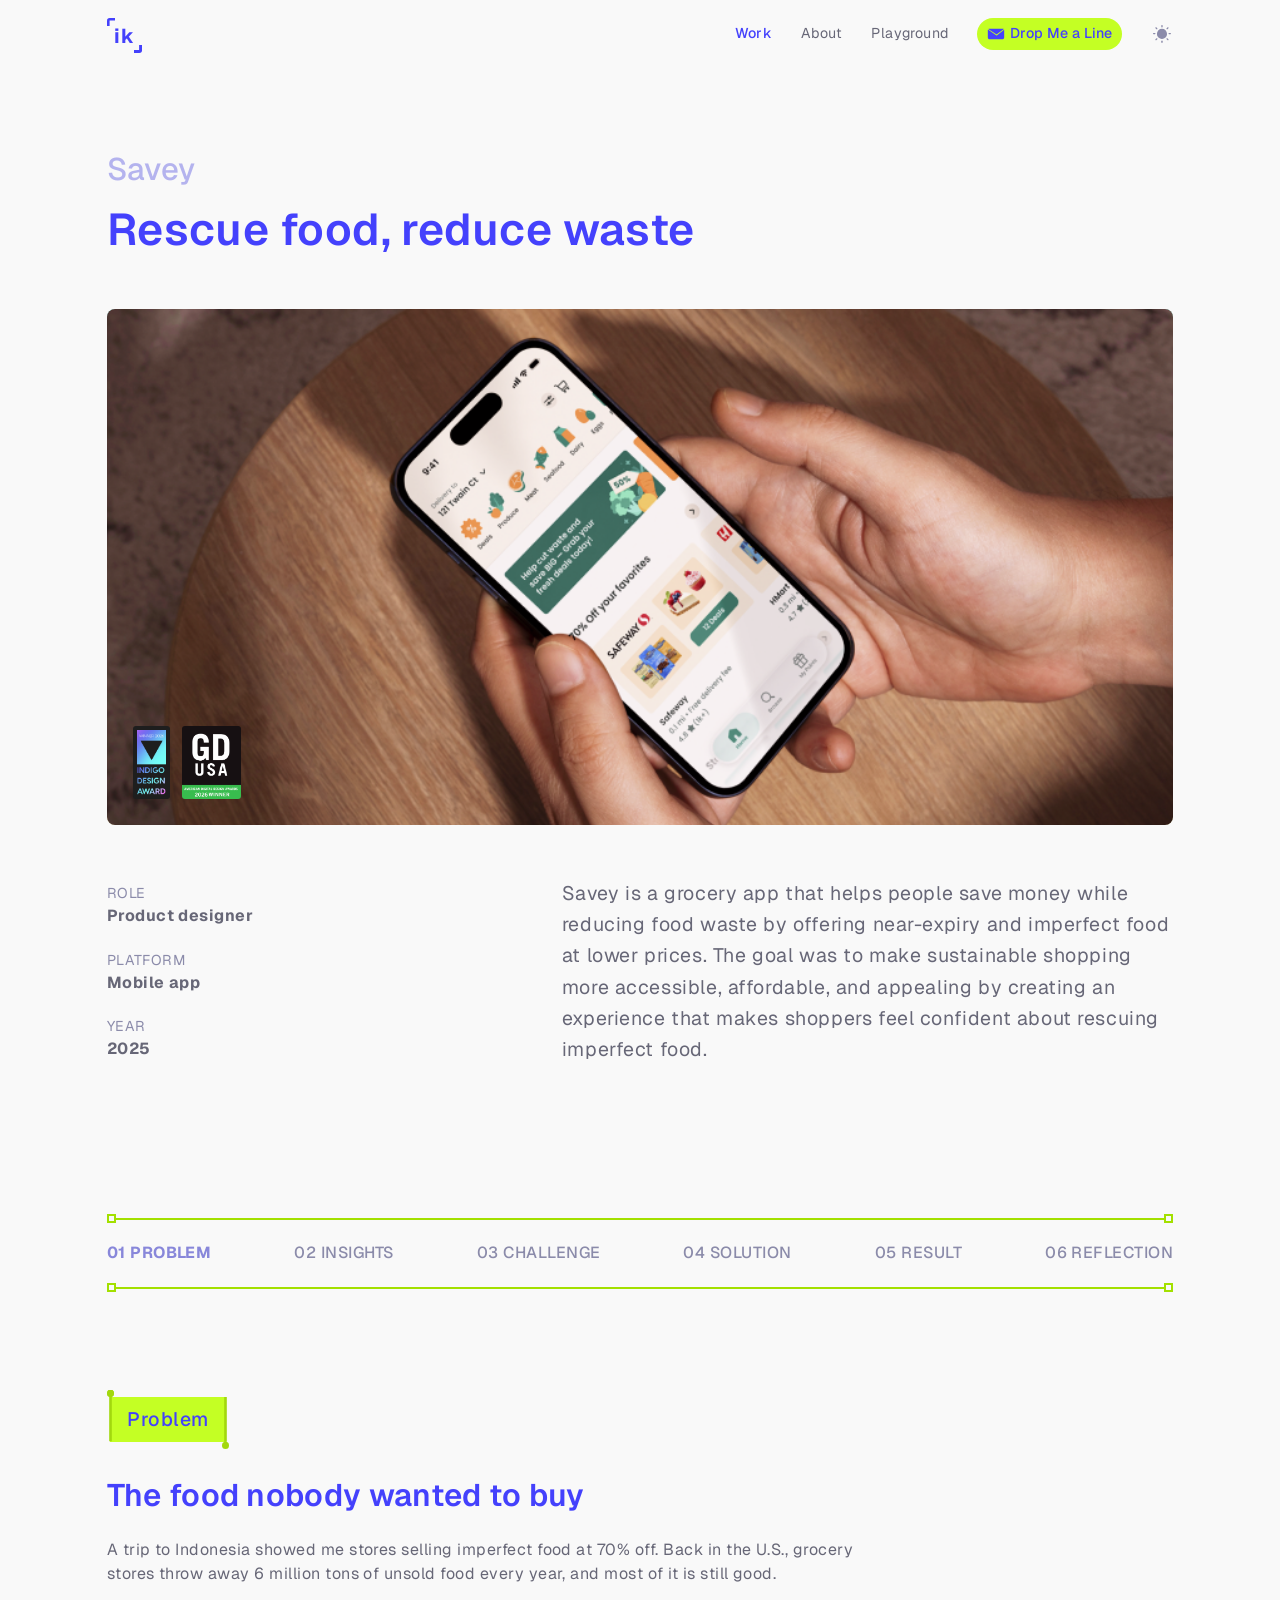
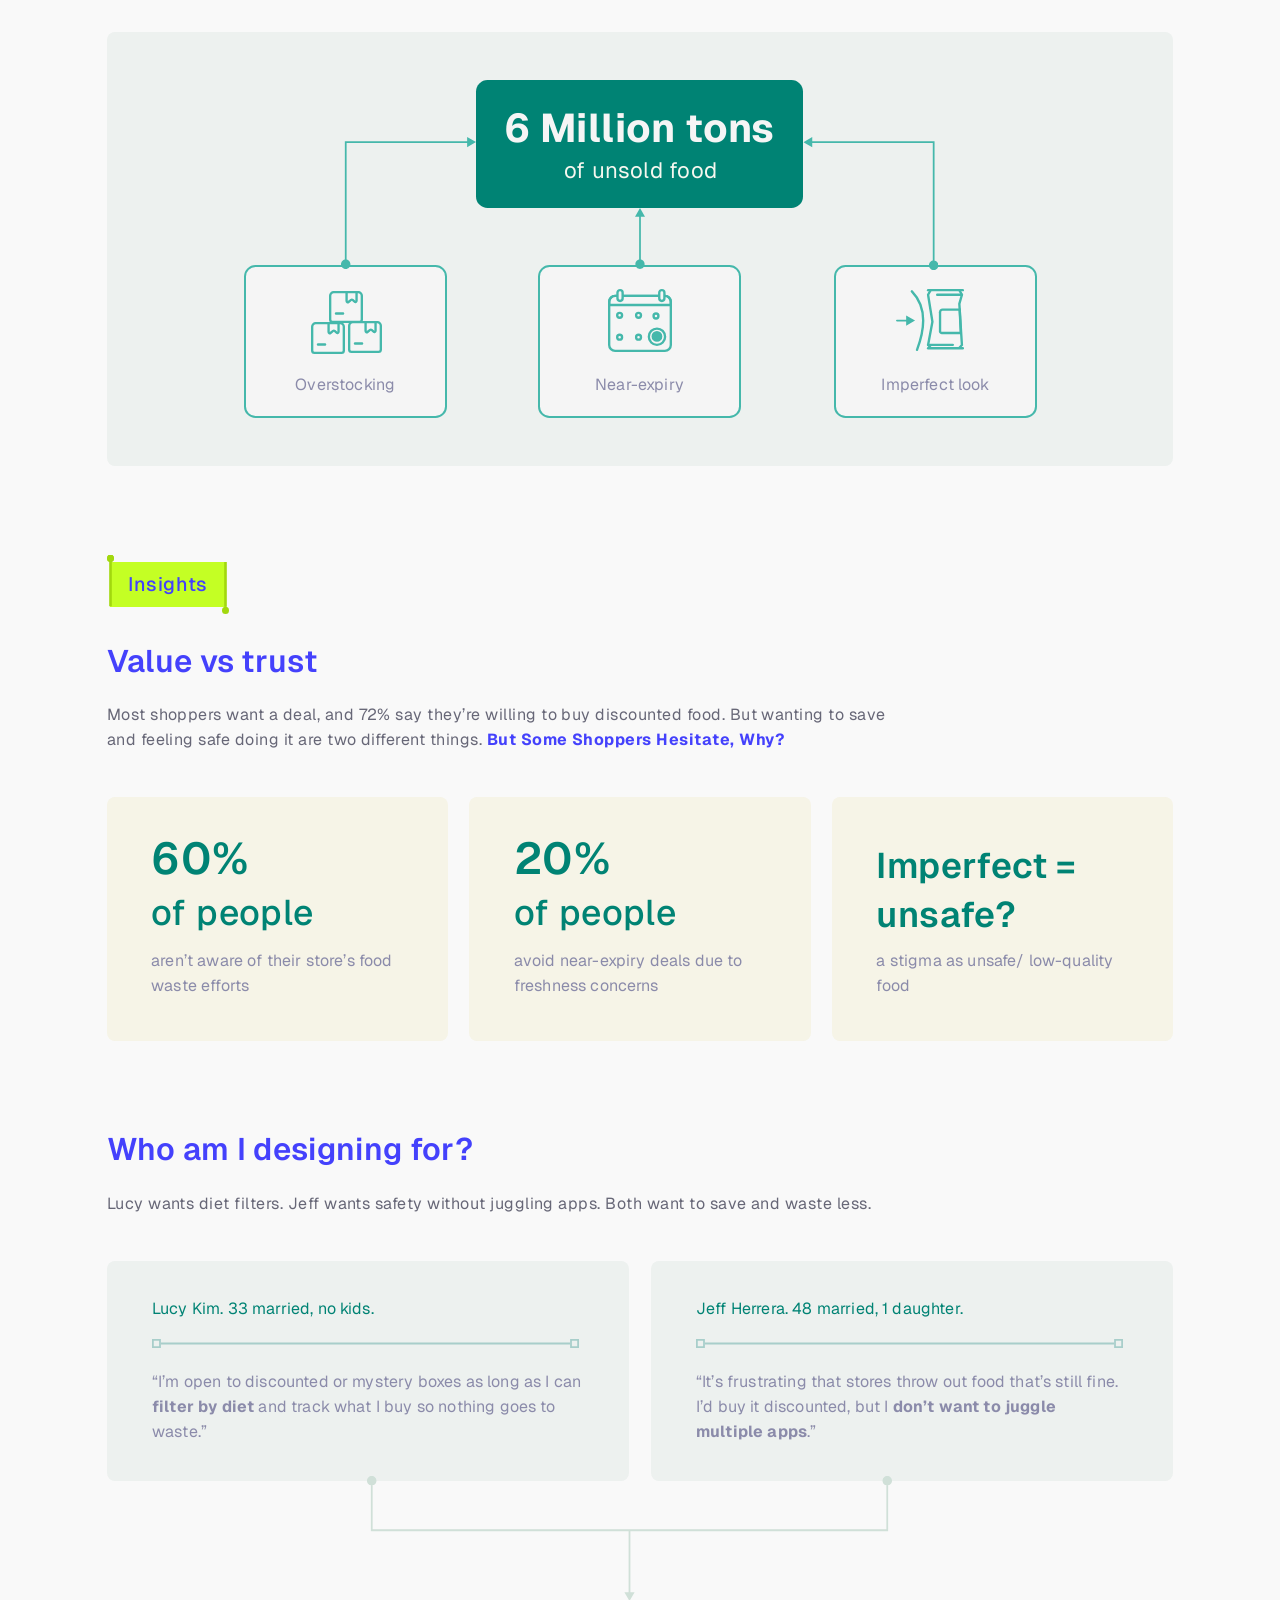
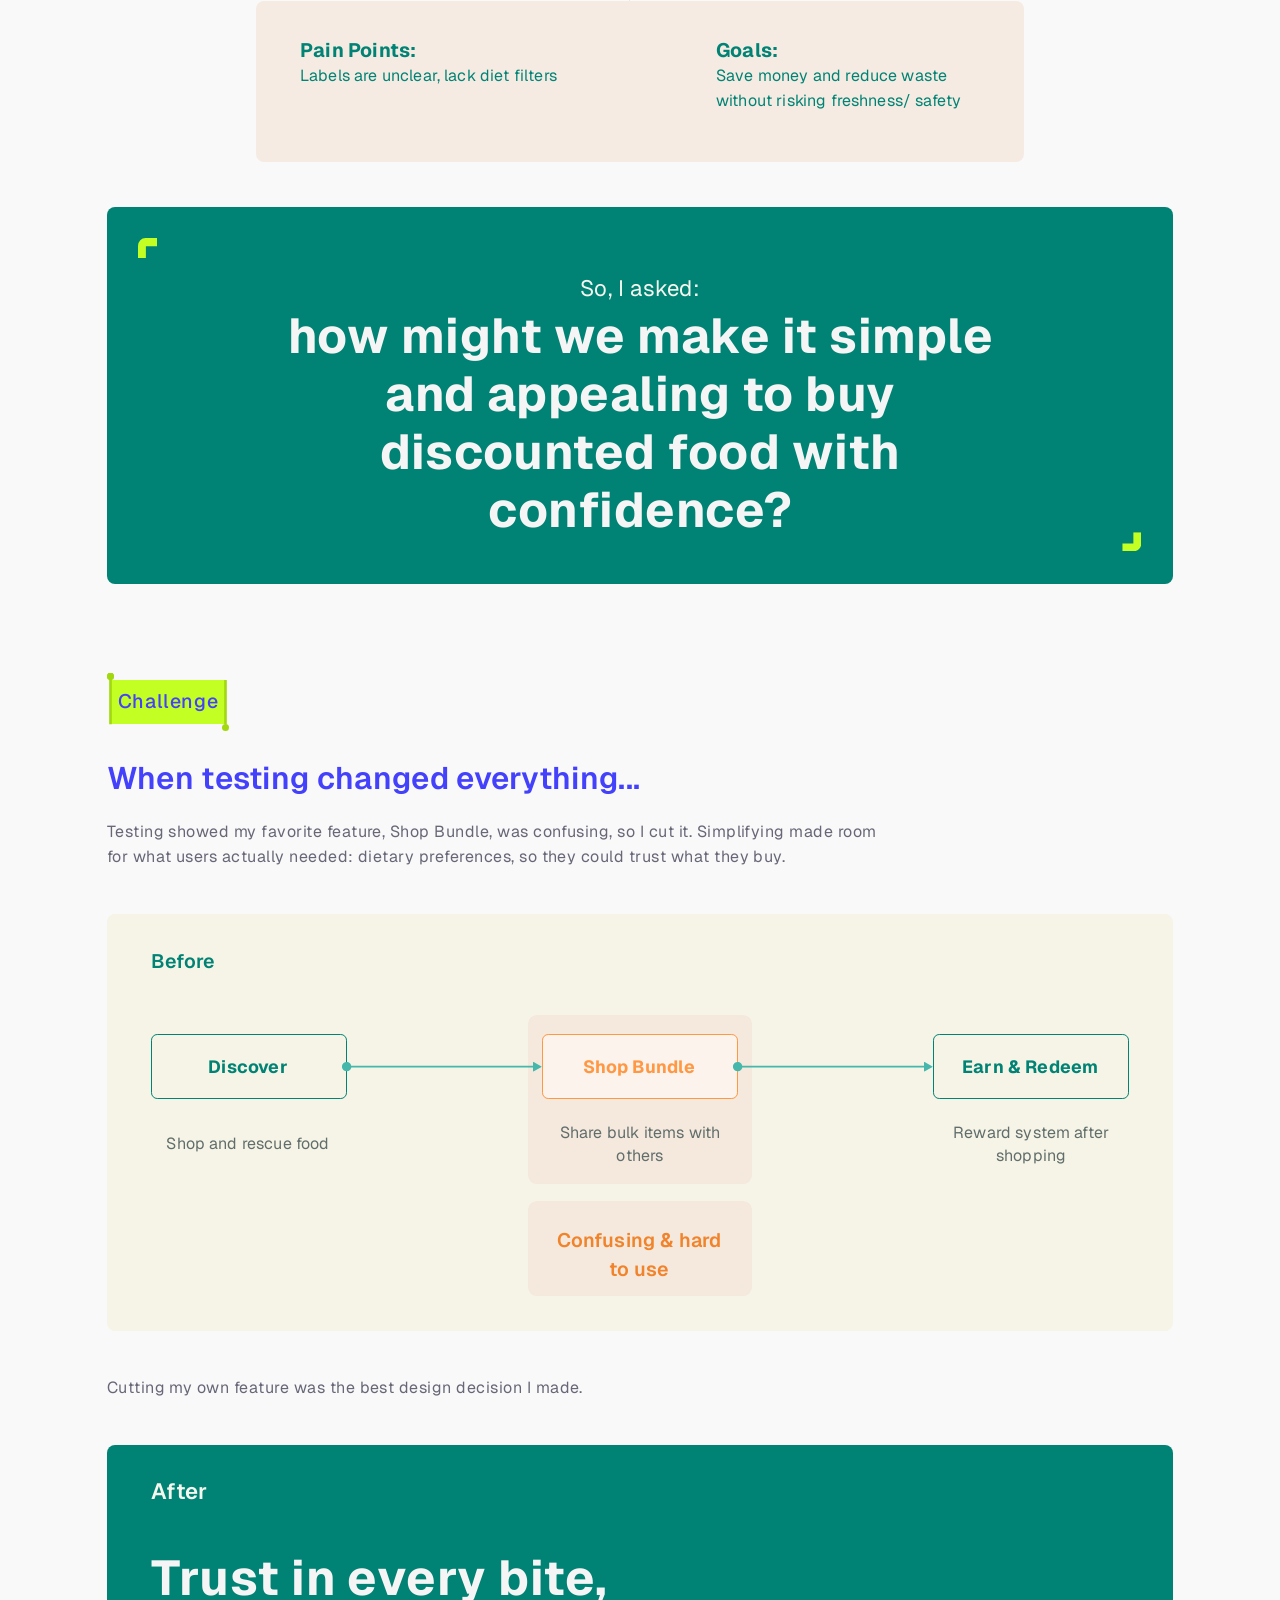
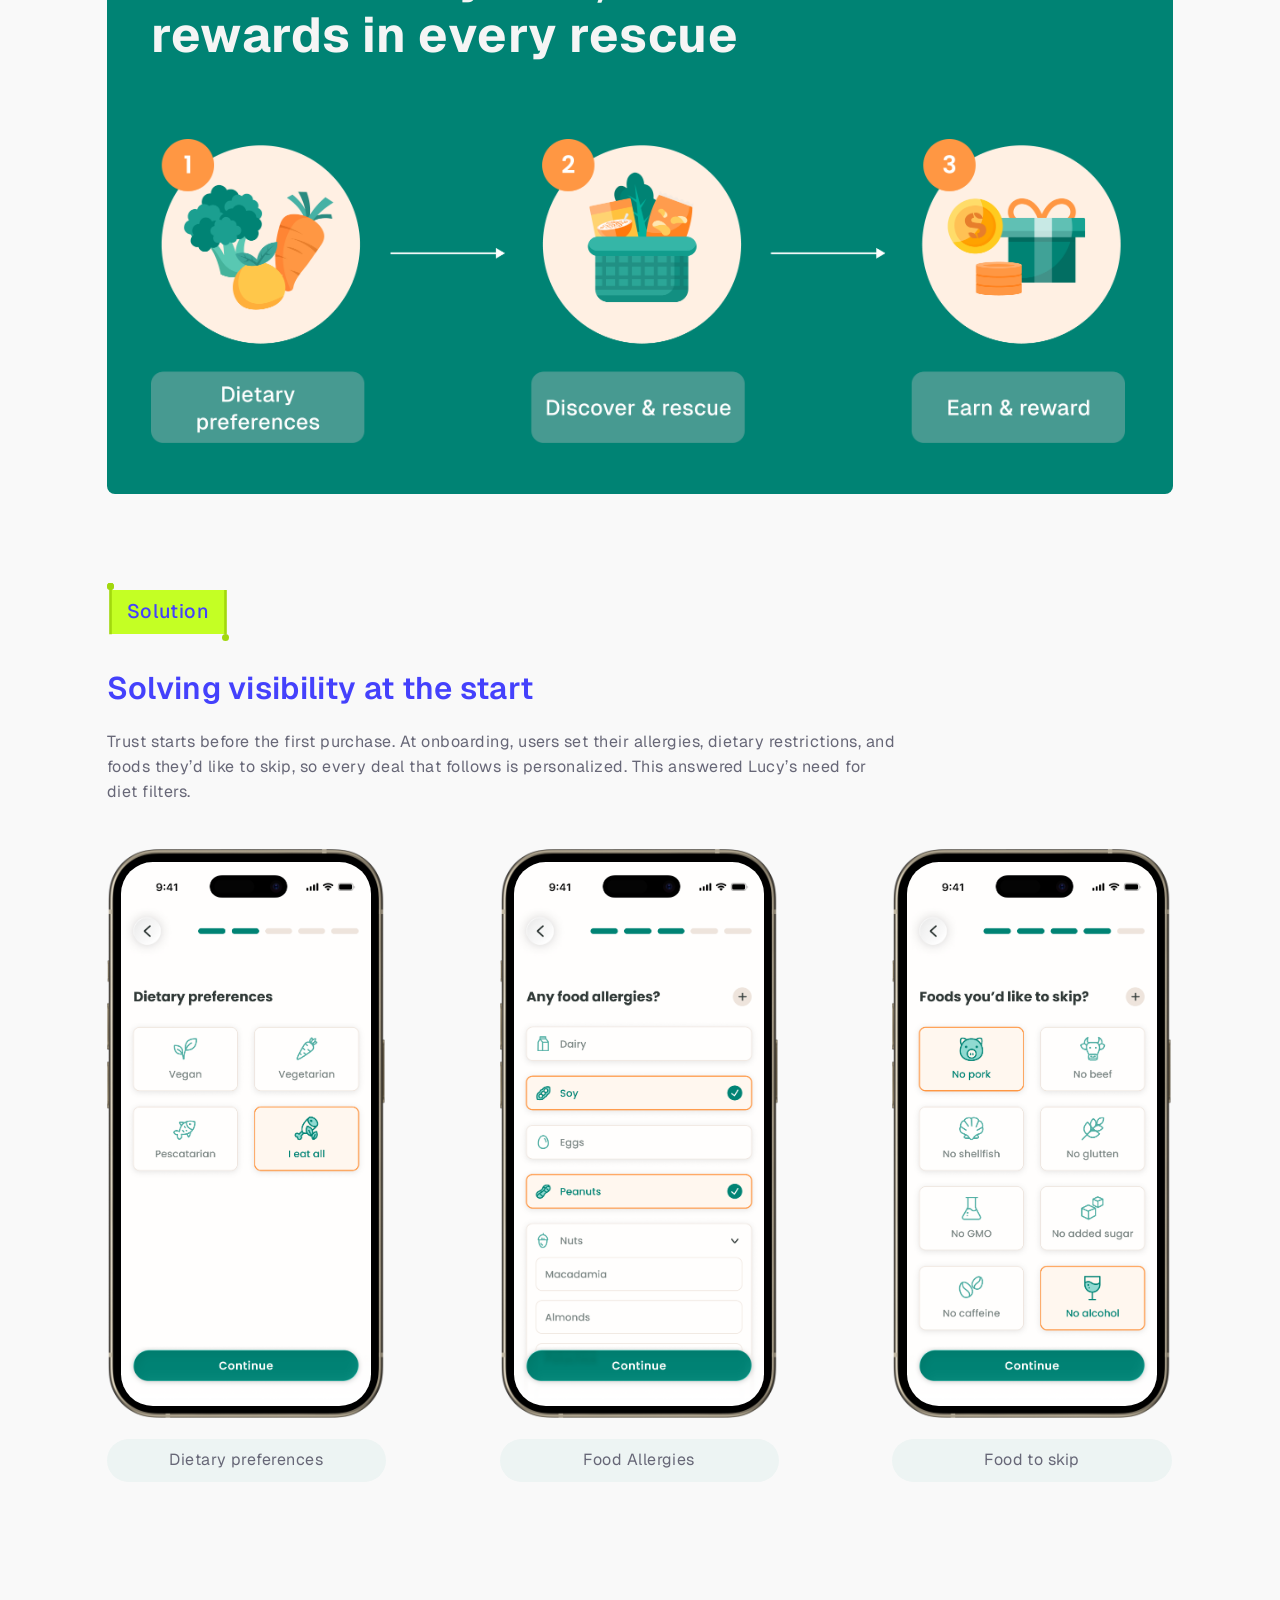
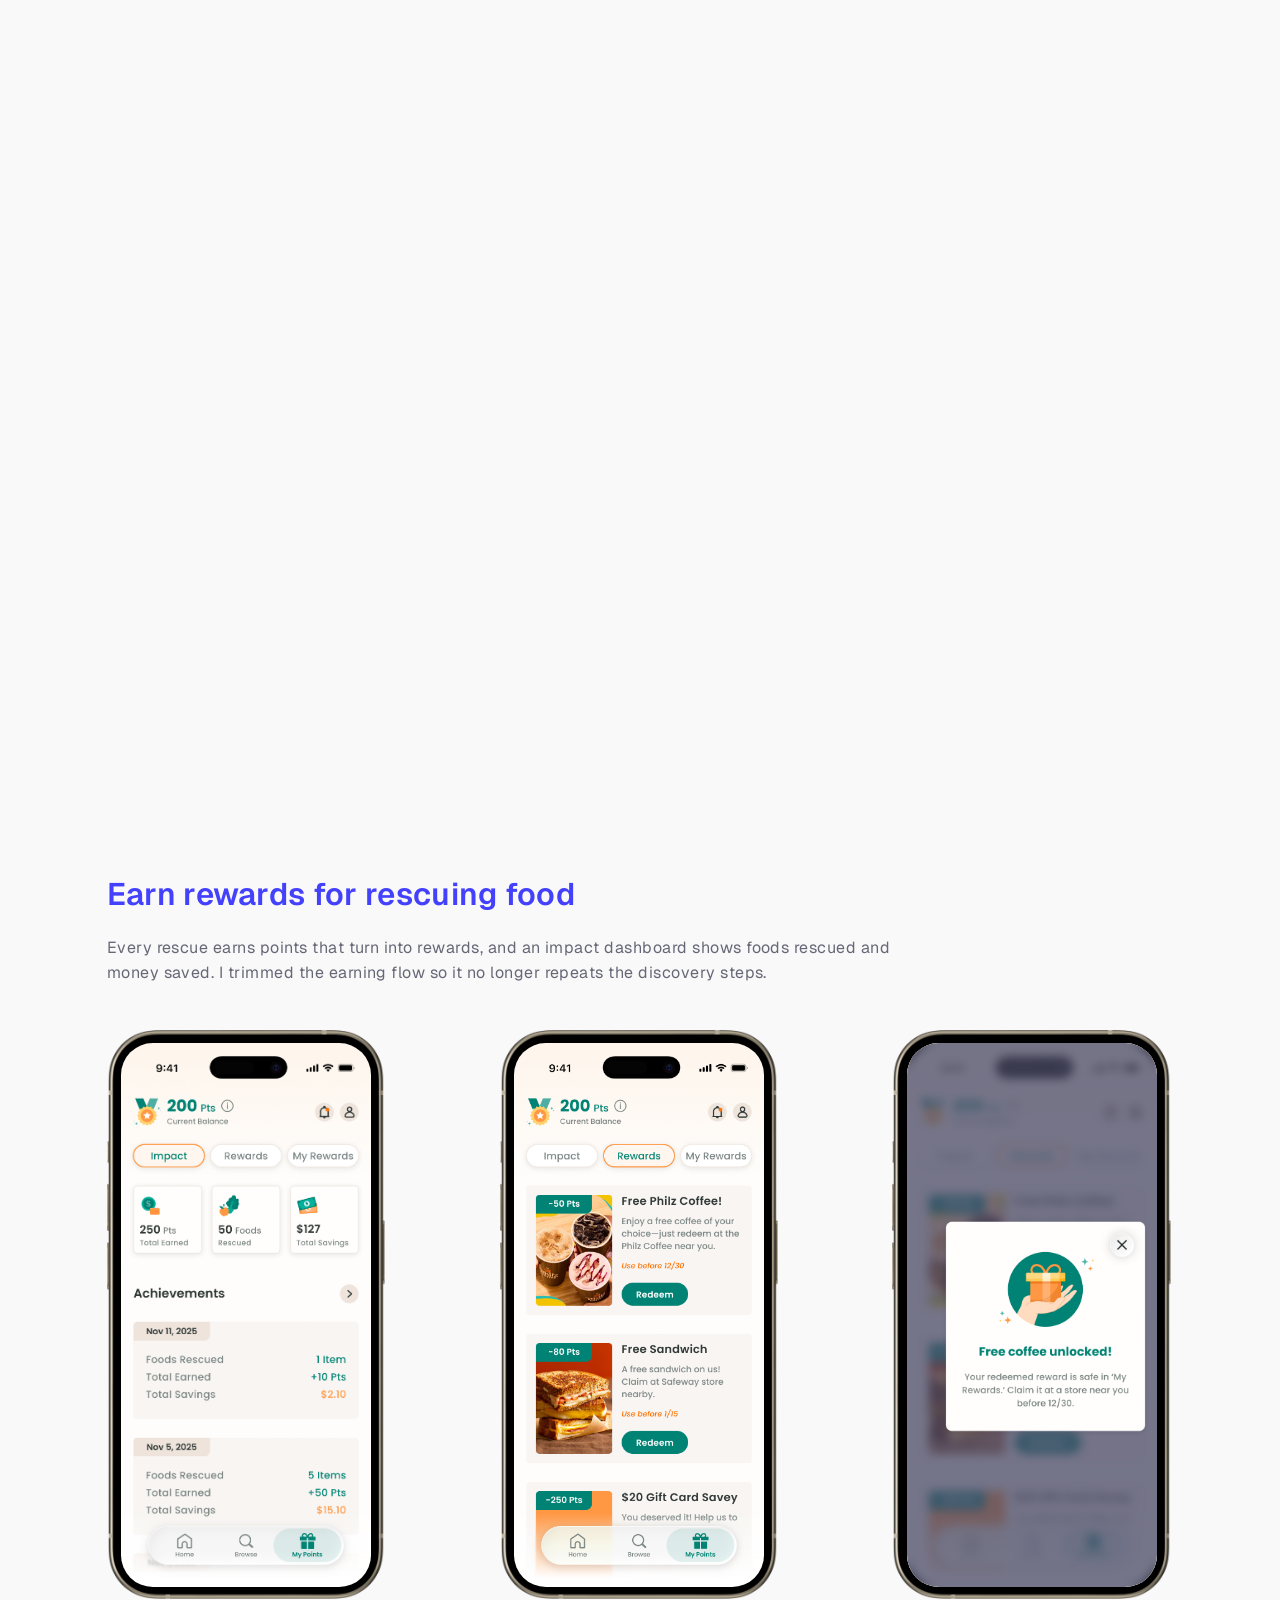
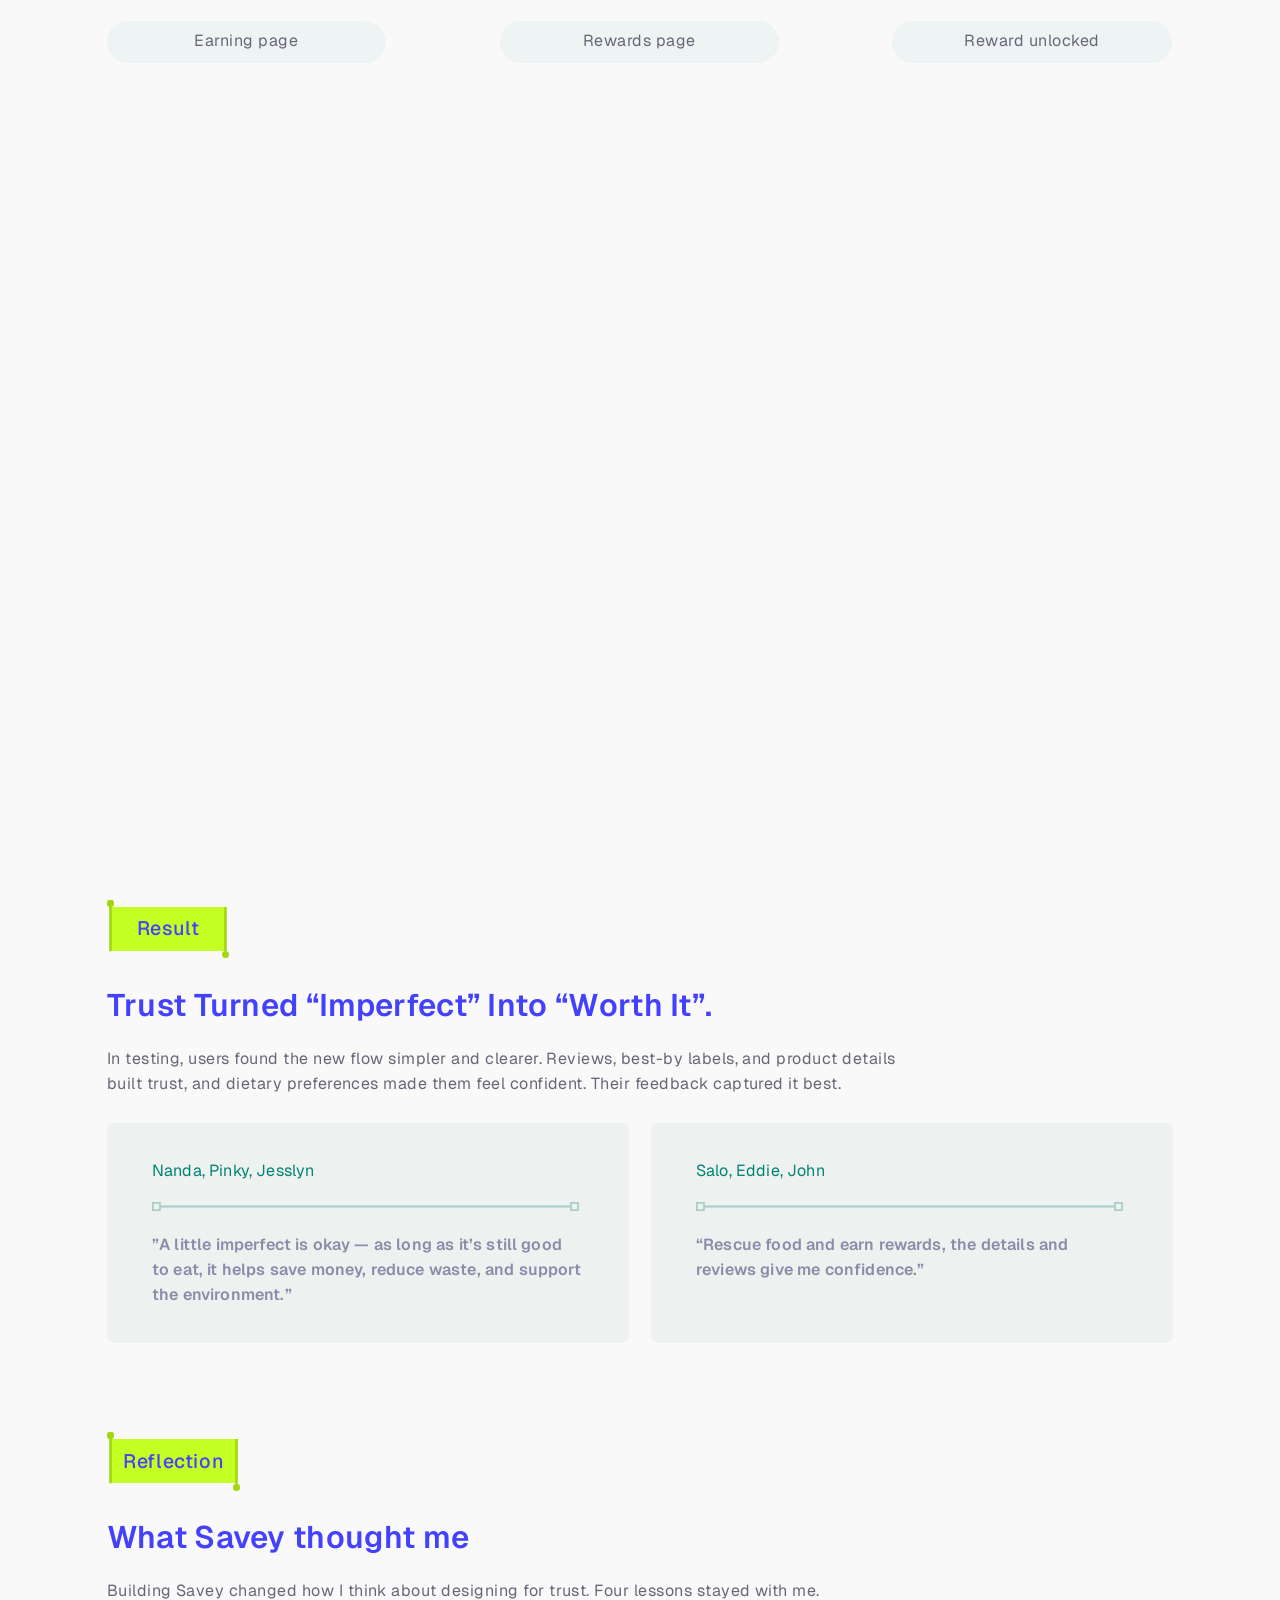
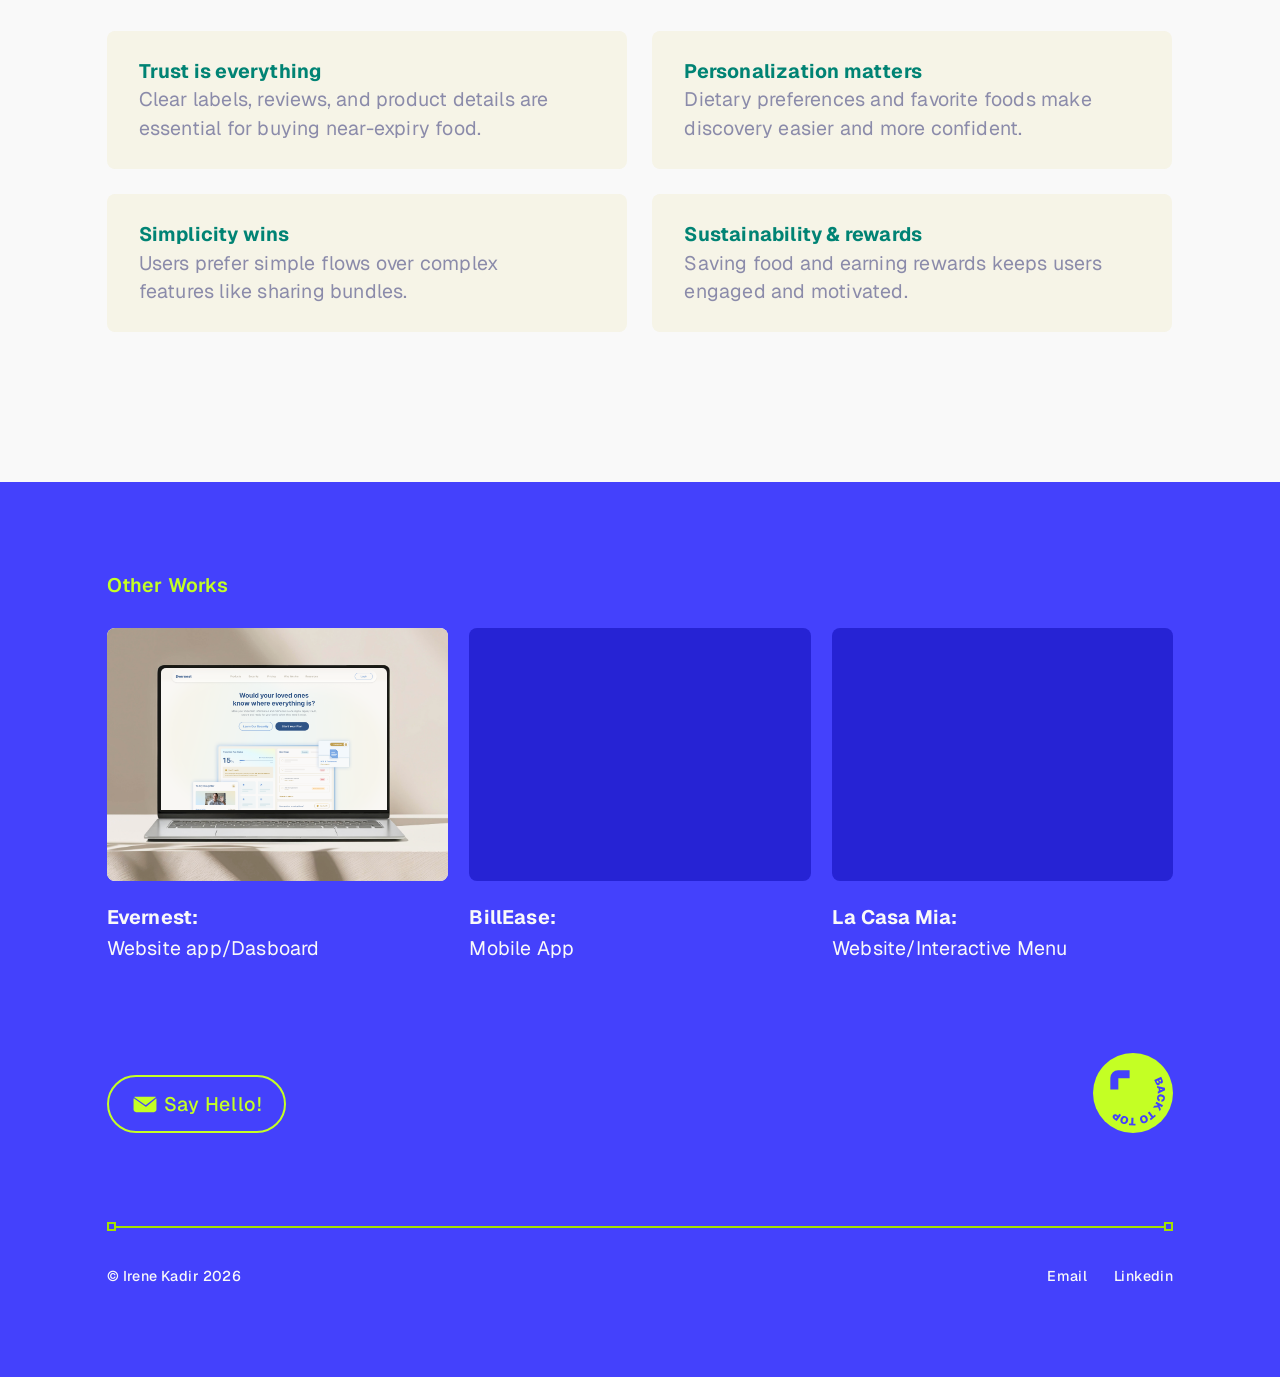
==== portfolio/savey.html @ f692a2ec "Add files via upload" ====
<!DOCTYPE html>
<html lang="en">
<head>
  <meta charset="UTF-8">
  <meta name="viewport" content="width=device-width, initial-scale=1">
  <title>Savey — Irene Kadir</title>
  <meta name="description" content="Savey: a grocery app that makes rescuing near-expiry and imperfect food feel safe. Case study by Irene Kadir.">
  <link rel="preconnect" href="https://fonts.googleapis.com">
  <link rel="preconnect" href="https://fonts.gstatic.com" crossorigin>
  <link href="https://fonts.googleapis.com/css2?family=Geist:wght@400;500;600;700;900&display=swap" rel="stylesheet">
  <link rel="stylesheet" href="style.css">
</head>
<body>

  <header class="nav" id="top">
    <div class="wrap">
      <a href="index.html" class="logo" aria-label="Irene Kadir, home">
        <span class="corner tl"><img src="assets/logo-corner-tl.svg" alt=""></span>
        <span class="corner br"><img src="assets/logo-corner-br.svg" alt=""></span>
        <span class="ik">ik</span>
      </a>
      <nav class="menu" aria-label="Main">
        <a href="index.html" class="link active" aria-current="page">Work</a>
        <a href="#" class="link no-hover">About</a>
        <a href="#" class="link no-hover">Playground</a>
        <a href="mailto:irene.kadir@gmail.com" class="pill-btn">
          <span class="mail"><img src="assets/mail.svg" alt=""></span>Drop Me a Line
        </a>
        <button class="mode-btn" aria-label="Switch to dark mode">
          <span class="icon"><img src="assets/light-mode.svg" alt=""></span>
        </button>
      </nav>
    </div>
  </header>

  <main>
    <section class="cs-hero">
      <div class="wrap">
        <div class="cs-title reveal in">
          <p class="eyebrow">Savey</p>
          <h1>Rescue food, reduce waste</h1>
        </div>
        <div class="cbox cs-hero-img reveal">
          <div class="p " style="--x:-96;--y:-156;--w:1444;--h:962;"><img src="assets/savey/hero.png" alt="Hands holding a phone showing the Savey app"></div>
          <span class="awards">
            <span class="ribbon-box"><img src="assets/ribbon.png" alt="Indigo Design Award"></span>
            <img class="adda" src="assets/adda-2026.png" alt="GD USA award">
          </span>
        </div>
        <div class="overview reveal">
          <dl class="facts">
            <div><dt>Role</dt><dd>Product designer</dd></div>
            <div><dt>Platform</dt><dd>Mobile app</dd></div>
            <div><dt>Year</dt><dd>2025</dd></div>
          </dl>
          <p class="summary">Savey is a grocery app that helps people save money while reducing food waste by offering near-expiry and imperfect food at lower prices. The goal was to make sustainable shopping more accessible, affordable, and appealing by creating an experience that makes shoppers feel confident about rescuing imperfect food.</p>
        </div>
      </div>
    </section>

    <div class="cs-index">
      <div class="wrap">
        <div class="separator" aria-hidden="true"><span class="line"><img src="assets/separator-line.svg" alt=""></span><span class="sq l"></span><span class="sq r"></span></div>
        <nav aria-label="Case study sections">
          <a href="#problem">01 Problem</a>
          <a href="#insights">02 Insights</a>
          <a href="#challenge">03 Challenge</a>
          <a href="#solution">04 Solution</a>
          <a href="#result">05 Result</a>
          <a href="#reflection">06 Reflection</a>
        </nav>
        <div class="separator" aria-hidden="true"><span class="line"><img src="assets/separator-line.svg" alt=""></span><span class="sq l"></span><span class="sq r"></span></div>
      </div>
    </div>

    <section class="cs-sec" id="problem">
      <div class="wrap">
        <div class="cs-head reveal">
          <div class="label" style="--lw:130;">
          <span class="bg"></span><span class="txt">Problem</span>
          <span class="dot" style="transform:scaleY(-1)"><img src="assets/label-dot.svg" alt=""></span>
          <span class="bar l"><img src="assets/label-bar.svg" alt=""></span>
          <span class="bar r"><img src="assets/label-bar.svg" alt=""></span>
        </div>
          <div class="cs-text"><h2>The food nobody wanted to buy</h2><p>A trip to Indonesia showed me stores selling imperfect food at 70% off. Back in the U.S., grocery stores throw away 6 million tons of unsold food every year, and most of it is still good.</p></div>
        </div>
        <div class="cbox problem-img reveal">
          <div class="p big-stat" style="--x:416;--y:54;--w:367;--h:144;"><p class="ctr n">6 Million tons</p><p class="ctr u">of unsold food</p></div>
          <div class="p cause" style="--x:154;--y:262;--w:229;--h:172;"><div class="p " style="--x:75;--y:29;--w:77.314;--h:68.226;"><span class="p" style="left:0%;top:51.06%;width:46.65%;height:48.94%"><img src="assets/icon-box.svg" alt="" style="position:absolute;inset:-4% -3.7%;width:107.4%;height:108%"></span><span class="p" style="left:26.08%;top:0%;width:46.65%;height:48.94%"><img src="assets/icon-box.svg" alt="" style="position:absolute;inset:-4% -3.7%;width:107.4%;height:108%"></span><span class="p" style="left:53.35%;top:49.71%;width:46.65%;height:48.95%"><img src="assets/icon-box.svg" alt="" style="position:absolute;inset:-4% -3.7%;width:107.4%;height:108%"></span></div><p class="ctr cap">Overstocking</p></div>
          <div class="p cause" style="--x:485;--y:262;--w:229;--h:172;"><div class="p " style="--x:77;--y:25;--w:72;--h:70.615;"><img src="assets/icon-bestby.svg" alt=""></div><p class="ctr cap">Near-expiry</p></div>
          <div class="p cause" style="--x:818;--y:262;--w:229;--h:172;"><div class="p " style="--x:69;--y:26;--w:74.222;--h:68;"><img src="assets/icon-imperfect.svg" alt="" style="position:absolute;top:-1.96%;left:-1.35%;width:103.15%;height:103.92%"></div><p class="ctr cap">Imperfect look</p></div>
          <div class="p " style="--x:269;--y:124;--w:147;--h:138;"><img src="assets/conn-side.svg" alt="" style="position:absolute;top:-4.18%;left:-3.63%;width:103.63%;height:108.04%"></div>
          <div class="p " style="--x:594.23;--y:198;--w:11.547;--h:69.333;"><img src="assets/conn-mid.svg" alt=""></div>
          <div class="p " style="--x:783;--y:124;--w:147;--h:138;"><img src="assets/conn-side.svg" alt="" style="position:absolute;top:-4.18%;left:0;width:103.63%;height:108.04%;transform:scaleX(-1)"></div>
        </div>
      </div>
    </section>

    <section class="cs-sec" id="insights">
      <div class="wrap">
        <div class="cs-head reveal">
          <div class="label" style="--lw:130;">
          <span class="bg"></span><span class="txt">Insights</span>
          <span class="dot" style="transform:scaleY(-1)"><img src="assets/label-dot.svg" alt=""></span>
          <span class="bar l"><img src="assets/label-bar.svg" alt=""></span>
          <span class="bar r"><img src="assets/label-bar.svg" alt=""></span>
        </div>
          <div class="cs-text"><h2>Value vs trust</h2><p>Most shoppers want a deal, and 72% say they’re willing to buy discounted food. But wanting to save and feeling safe doing it are two different things.<b> But Some Shoppers Hesitate, Why?</b></p></div>
        </div>
        <div class="stats reveal">
          <div class="cbox stat"><p class="vc big pct">60%</p><p class="vc big ppl">of people</p><p class="vc t18 d">aren’t aware of their store’s food waste efforts</p></div>
          <div class="cbox stat"><p class="vc big pct">20%</p><p class="vc big ppl">of people</p><p class="vc t18 d">avoid near-expiry deals due to freshness concerns</p></div>
          <div class="cbox stat"><p class="vc big q">Imperfect = unsafe?</p><p class="vc t18 d">a stigma as unsafe/ low-quality food</p></div>
        </div>
      </div>
    </section>

    <section class="cs-sec">
      <div class="wrap">
        <div class="reveal"><div class="cs-text"><h2>Who am I designing for?</h2><p>Lucy wants diet filters. Jeff wants safety without juggling apps. Both want to save and waste less.</p></div></div>
        <div class="cbox reveal" style="--bh:564;overflow:visible;border-radius:0">
          <div class="p quote" style="--x:0;--y:0;--w:588;--h:247;"><p class="vc t18 teal who" style="left:calc(51 * var(--s))">Lucy Kim. 33 married, no kids.</p><div class="p " style="--x:51;--y:88;--w:480;--h:10;"><img src="assets/persona-sep.svg" alt=""></div><p class="t18 q" style="position:absolute;left:calc(51 * var(--s));top:calc(123 * var(--s))">“I’m open to discounted or mystery boxes as long as I can <b>filter by diet</b> and track what I buy so nothing goes to waste.”</p></div>
          <div class="p quote" style="--x:612;--y:0;--w:588;--h:247;"><p class="vc t18 teal who" style="left:calc(51 * var(--s))">Jeff Herrera. 48 married, 1 daughter.</p><div class="p " style="--x:51;--y:88;--w:480;--h:10;"><img src="assets/persona-sep.svg" alt=""></div><p class="t18 q" style="position:absolute;left:calc(51 * var(--s));top:calc(123 * var(--s))">“It’s frustrating that stores throw out food that’s still fine. I’d buy it discounted, but I <b>don’t want to juggle multiple apps</b>.”</p></div>
          <div class="p " style="--x:298;--y:247;--w:580;--h:136;"><img src="assets/persona-join.svg" alt="" style="position:absolute;top:-3.92%;left:-0.92%;width:101.84%;height:103.92%"></div>
          <div class="p pain" style="--x:168.5;--y:383;--w:863;--h:181;"><div class="col t18" style="position:absolute;left:calc(49 * var(--s));top:calc(40 * var(--s))"><h4>Pain Points:</h4><p>Labels are unclear, lack diet filters</p></div><div class="col t18" style="position:absolute;left:calc(517 * var(--s));top:calc(40 * var(--s))"><h4>Goals:</h4><p>Save money and reduce waste without risking freshness/ safety</p></div></div>
        </div>
        <div class="cbox hmw reveal">
          <p class="ctr ask">So, I asked:</p>
          <p class="ctr q">how might we make it simple and appealing to buy discounted food with confidence?</p>
          <div class="p corner" style="--x:40;--y:40;--w:17.182;--h:17.182;"><img src="assets/hmw-corner.svg" alt=""></div>
          <div class="p corner" style="--x:1142;--y:366;--w:17.182;--h:17.182;transform:rotate(180deg)"><img src="assets/hmw-corner.svg" alt=""></div>
        </div>
      </div>
    </section>

    <section class="cs-sec" id="challenge">
      <div class="wrap">
        <div class="cs-head reveal">
          <div class="label" style="--lw:130;">
          <span class="bg"></span><span class="txt">Challenge</span>
          <span class="dot" style="transform:scaleY(-1)"><img src="assets/label-dot.svg" alt=""></span>
          <span class="bar l"><img src="assets/label-bar.svg" alt=""></span>
          <span class="bar r"><img src="assets/label-bar.svg" alt=""></span>
        </div>
          <div class="cs-text"><h2>When testing changed everything...</h2><p>Testing showed my favorite feature, Shop Bundle, was confusing, so I cut it. Simplifying made room for what users actually needed: dietary preferences, so they could trust what they buy.</p></div>
        </div>
        <div class="cbox before reveal">
          <div class="p " style="--x:474;--y:113;--w:252;--h:190;background:#f5e8dd;border-radius:calc(10 * var(--s))"></div>
          <div class="p " style="--x:474;--y:323;--w:252;--h:106;background:#f5e8dd;border-radius:calc(10 * var(--s))"></div>
          <p class="vc h22 teal" style="left:calc(50 * var(--s));top:calc(52.5 * var(--s))">Before</p>
          <p class="ctr h22" style="left:calc(599 * var(--s));top:calc(382.5 * var(--s));width:calc(196 * var(--s));color:#f1832a">Confusing &amp; hard to use</p>
          <div class="p step-box" style="--x:50;--y:135;--w:220;--h:73;"></div>
          <div class="p step-box warn" style="--x:490;--y:135;--w:220;--h:73;"></div>
          <div class="p step-box" style="--x:930;--y:135;--w:220;--h:73;"></div>
          <p class="ctr step-t" style="left:calc(159 * var(--s));top:calc(172 * var(--s))">Discover</p>
          <p class="ctr step-t warn" style="left:calc(599 * var(--s));top:calc(172 * var(--s))">Shop Bundle</p>
          <p class="ctr step-t" style="left:calc(1039 * var(--s));top:calc(172 * var(--s))">Earn &amp; Redeem</p>
          <p class="ctr step-d" style="left:calc(159 * var(--s));top:calc(258 * var(--s));width:calc(196 * var(--s))">Shop and rescue food</p>
          <p class="ctr step-d" style="left:calc(600 * var(--s));top:calc(258 * var(--s));width:calc(220 * var(--s))">Share bulk items with others</p>
          <p class="ctr step-d" style="left:calc(1040 * var(--s));top:calc(258 * var(--s));width:calc(220 * var(--s))">Reward system after shopping</p>
          <span class="arrow-r" style="left:calc(270 * var(--s));top:calc(172 * var(--s))"><img src="assets/before-arrow.svg" alt=""></span>
          <span class="arrow-r" style="left:calc(710 * var(--s));top:calc(172 * var(--s))"><img src="assets/before-arrow.svg" alt=""></span>
        </div>
        <p class="cs-note reveal">Cutting my own feature was the best design decision I made.</p>
        <div class="cbox after reveal">
          <p class="vc aft">After</p>
          <p class="vc head">Trust in every bite, rewards in every rescue</p>
          <div class="p " style="--x:50;--y:330.87;--w:1096;--h:342.396;"><img src="assets/savey/after-steps.png" alt="Three steps: dietary preferences, discover and rescue, earn and reward"></div>
        </div>
      </div>
    </section>

    <section class="cs-sec" id="solution">
      <div class="wrap">
        <div class="cs-head reveal">
          <div class="label" style="--lw:130;">
          <span class="bg"></span><span class="txt">Solution</span>
          <span class="dot" style="transform:scaleY(-1)"><img src="assets/label-dot.svg" alt=""></span>
          <span class="bar l"><img src="assets/label-bar.svg" alt=""></span>
          <span class="bar r"><img src="assets/label-bar.svg" alt=""></span>
        </div>
          <div class="cs-text"><h2>Solving visibility at the start</h2><p>Trust starts before the first purchase. At onboarding, users set their allergies, dietary restrictions, and foods they’d like to skip, so every deal that follows is personalized. This answered Lucy’s need for diet filters.</p></div>
        </div>
        <div class="phones reveal">
          <div class="phone-col">
            <div class="phone">
              <img class="frame" src="assets/savey/phone-frame.png" alt="">
              <div class="screen"><img src="assets/savey/onboard-diet.png" alt="Dietary preferences screen"></div>
            </div>
            <p class="phone-cap">Dietary preferences</p>
          </div>
          <div class="phone-col">
            <div class="phone">
              <img class="frame" src="assets/savey/phone-frame.png" alt="">
              <div class="screen"><img src="assets/savey/onboard-allergies.png" alt="Food Allergies screen"></div>
            </div>
            <p class="phone-cap">Food Allergies</p>
          </div>
          <div class="phone-col">
            <div class="phone">
              <img class="frame" src="assets/savey/phone-frame.png" alt="">
              <div class="screen"><img src="assets/savey/onboard-skip.png" alt="Food to skip screen"></div>
            </div>
            <p class="phone-cap">Food to skip</p>
          </div>
        </div>
      </div>
    </section>

    <section class="cs-sec">
      <div class="wrap">
        <div class="reveal"><div class="cs-text"><h2>Every details build trust</h2><p>Every deal shows what shoppers need to feel safe: a clear best-by date, a product condition note (“box is mildly bent, product inside unaffected”), a verified label, and community reviews. This closes the trust gap, so rescued food feels like a smart choice and not a risky one.</p></div></div>
        <div class="phones reveal">
          <div class="phone-col">
            <div class="phone">
              <img class="frame" src="assets/savey/phone-frame.png" alt="">
              <div class="screen"><img src="assets/savey/trust-discover.png" alt="Discover items screen"></div>
            </div>
            <p class="phone-cap">Discover items</p>
          </div>
          <div class="phone-col">
            <div class="phone">
              <img class="frame" src="assets/savey/phone-frame.png" alt="">
              <div class="screen"><img src="assets/savey/trust-details.png" alt="View item details screen"></div>
            </div>
            <p class="phone-cap">View item details</p>
          </div>
          <div class="phone-col">
            <div class="phone">
              <img class="frame" src="assets/savey/phone-frame.png" alt="">
              <div class="screen"><img src="assets/savey/trust-order.png" alt="Order placeed screen"></div>
            </div>
            <p class="phone-cap">Order placeed</p>
          </div>
        </div>
      </div>
    </section>

    <section class="cs-sec">
      <div class="wrap">
        <div class="reveal"><div class="cs-text"><h2>Earn rewards for rescuing food</h2><p>Every rescue earns points that turn into rewards, and an impact dashboard shows foods rescued and money saved. I trimmed the earning flow so it no longer repeats the discovery steps.</p></div></div>
        <div class="phones reveal">
          <div class="phone-col">
            <div class="phone">
              <img class="frame" src="assets/savey/phone-frame.png" alt="">
              <div class="screen"><img src="assets/savey/reward-earning.png" alt="Earning page screen"></div>
            </div>
            <p class="phone-cap">Earning page</p>
          </div>
          <div class="phone-col">
            <div class="phone">
              <img class="frame" src="assets/savey/phone-frame.png" alt="">
              <div class="screen"><img src="assets/savey/reward-rewards.png" alt="Rewards page screen"></div>
            </div>
            <p class="phone-cap">Rewards page</p>
          </div>
          <div class="phone-col">
            <div class="phone">
              <img class="frame" src="assets/savey/phone-frame.png" alt="">
              <div class="screen"><img src="assets/savey/reward-rewards.png" alt="Reward unlocked screen"><span class="dim"></span><span class="popup"><img src="assets/savey/reward-popup.png" alt="Free coffee unlocked"></span></div>
            </div>
            <p class="phone-cap">Reward unlocked</p>
          </div>
        </div>
      </div>
    </section>

    <section class="showcase">
      <div class="wrap reveal">
        <div class="cbox"><img src="assets/savey/showcase.png" alt="A spread of Savey app screens"></div>
      </div>
    </section>

    <section class="cs-sec tight" id="result" style="padding-top:0">
      <div class="wrap">
        <div class="reveal" style="display:flex;flex-direction:column;gap:calc(30 * var(--s))">
          <div class="label" style="--lw:130;">
          <span class="bg"></span><span class="txt">Result</span>
          <span class="dot" style="transform:scaleY(-1)"><img src="assets/label-dot.svg" alt=""></span>
          <span class="bar l"><img src="assets/label-bar.svg" alt=""></span>
          <span class="bar r"><img src="assets/label-bar.svg" alt=""></span>
        </div>
          <div class="cs-text"><h2>Trust Turned “Imperfect” Into “Worth It”.</h2><p>In testing, users found the new flow simpler and clearer. Reviews, best-by labels, and product details built trust, and dietary preferences made them feel confident. Their feedback captured it best.</p></div>
        </div>
        <div class="cbox reveal" style="--bh:247;overflow:visible;border-radius:0">
          <div class="p quote semi" style="--x:0;--y:0;--w:588;--h:247;"><p class="vc t18 teal who" style="left:calc(51 * var(--s))">Nanda, Pinky, Jesslyn</p><div class="p " style="--x:51;--y:88;--w:480;--h:10;"><img src="assets/persona-sep.svg" alt=""></div><p class="t18 q" style="position:absolute;left:calc(51 * var(--s));top:calc(123 * var(--s))">”A little imperfect is okay — as long as it’s still good to eat, it helps save money, reduce waste, and support the environment.”</p></div>
          <div class="p quote semi" style="--x:612;--y:0;--w:588;--h:247;"><p class="vc t18 teal who" style="left:calc(51 * var(--s))">Salo, Eddie, John</p><div class="p " style="--x:51;--y:88;--w:480;--h:10;"><img src="assets/persona-sep.svg" alt=""></div><p class="t18 q" style="position:absolute;left:calc(51 * var(--s));top:calc(123 * var(--s))">“Rescue food and earn rewards, the details and reviews give me confidence.”</p></div>
        </div>
      </div>
    </section>

    <section class="cs-sec tight last" id="reflection">
      <div class="wrap">
        <div class="reveal" style="display:flex;flex-direction:column;gap:calc(30 * var(--s))">
          <div class="label" style="--lw:143;--lr:142;">
          <span class="bg"></span><span class="txt">Reflection</span>
          <span class="dot" style="transform:scaleY(-1)"><img src="assets/label-dot.svg" alt=""></span>
          <span class="bar l"><img src="assets/label-bar.svg" alt=""></span>
          <span class="bar r"><img src="assets/label-bar.svg" alt=""></span>
        </div>
          <div class="cs-text"><h2>What Savey thought me</h2><p>Building Savey changed how I think about designing for trust. Four lessons stayed with me.</p></div>
        </div>
        <div class="lessons reveal">
          <div class="cbox lesson"><p class="vc"><b>Trust is everything</b>Clear labels, reviews, and product details are essential for buying near-expiry food.</p></div>
          <div class="cbox lesson"><p class="vc"><b>Personalization matters</b>Dietary preferences and favorite foods make discovery easier and more confident.</p></div>
          <div class="cbox lesson"><p class="vc"><b>Simplicity wins</b>Users prefer simple flows over complex features like sharing bundles.</p></div>
          <div class="cbox lesson"><p class="vc"><b>Sustainability &amp; rewards</b>Saving food and earning rewards keeps users engaged and motivated.</p></div>
        </div>
      </div>
    </section>
  </main>

  <footer class="footer cs-foot" id="contact">
    <div class="wrap">
      <div class="others reveal">
        <h3>Other Works</h3>
        <div class="work-cards">
          <a href="index.html#work" class="work-card">
            <span class="cbox light"><span class="zoom">
              <div class="p " style="--x:-173.83;--y:-112;--w:730.573;--h:488;"><img src="assets/evernest-mockup.png" alt="" style="object-fit:cover"></div>
              <div class="p dash" style="--x:61.24;--y:44.9;--w:253.757;--h:159.689;"><img src="assets/evernest-dashboard.png" alt="Evernest dashboard"></div>
            </span></span>
            <span><b>Evernest:</b>Website app/Dasboard</span>
          </a>
          <a href="index.html#work" class="work-card"><span class="cbox"></span><span><b>BillEase:</b>Mobile App</span></a>
          <a href="index.html#work" class="work-card"><span class="cbox"></span><span><b>La Casa Mia:</b>Website/Interactive Menu</span></a>
        </div>
      </div>
      <div class="say-row">
        <a href="mailto:irene.kadir@gmail.com" class="outline-btn"><span class="m"><img src="assets/mail-lime.svg" alt=""></span>Say Hello!</a>
        <a href="#top" class="round-btn back-top" aria-label="Back to top"><img src="assets/btn-back-to-top.svg" alt=""></a>
      </div>
      <div class="legal">
        <div class="separator" aria-hidden="true"><span class="line"><img src="assets/separator-line.svg" alt=""></span><span class="sq l"></span><span class="sq r"></span></div>
        <div class="legal-row">
          <p>© Irene Kadir 2026</p>
          <div class="links"><a href="mailto:irene.kadir@gmail.com">Email</a><a href="https://www.linkedin.com/in/irene-k-4a3567102/" target="_blank" rel="noopener">Linkedin</a></div>
        </div>
      </div>
    </div>
  </footer>

  <script>
    // Fade sections up as they scroll into view
    const io = new IntersectionObserver(entries => entries.forEach(e => {
      if (e.isIntersecting) { e.target.classList.add('in'); io.unobserve(e.target); }
    }), { threshold: 0.12 });
    document.querySelectorAll('.reveal').forEach(el => io.observe(el));

    // Section index: highlight the section you're reading
    const links = [...document.querySelectorAll('.cs-index a')];
    const secs = links.map(a => document.querySelector(a.getAttribute('href')));
    const spy = () => {
      const line = innerHeight * 0.35;
      let cur = 0;
      secs.forEach((s, i) => { if (s.getBoundingClientRect().top <= line) cur = i; });
      links.forEach((a, i) => a.classList.toggle('on', i === cur));
    };
    addEventListener('scroll', spy, { passive: true }); spy();

    // Back to top
    document.querySelector('.back-top').addEventListener('click', e => {
      e.preventDefault();
      window.scrollTo({ top: 0, behavior: matchMedia('(prefers-reduced-motion: reduce)').matches ? 'auto' : 'smooth' });
    });
  </script>
</body>
</html>
---- portfolio/style.css ----
/* Irene Kadir — portfolio (desktop)
   Every size is written in design pixels (from the 1440px Figma frame) and multiplied by --s.
   --s is 1px at 1440px wide and above, and shrinks proportionally down to ~950px,
   so the layout keeps the exact Figma proportions on any desktop screen. */

:root {
  --s: clamp(0.66px, calc(100vw / 1440), 1px);
  --blue: #4441fc;
  --blue-deep: #211edb;
  --lime: #c4ff24;
  --lime-border: #b3ee14;
  --lime-line: #a3e000;
  --ink: #676777;
  --lavender: #8887da;
  --lavender-light: #b4b3ee;
  --paper: #f9f9f9;
  --content: calc(1200 * var(--s));
  --gutter: max(calc(120 * var(--s)), calc((100vw - 1200px) / 2));
  --ease: cubic-bezier(.22, .8, .24, 1);
}

* { box-sizing: border-box; margin: 0; padding: 0; }
html { scroll-behavior: smooth; }
body {
  background: var(--paper);
  color: var(--ink);
  font-family: "Geist", system-ui, sans-serif;
  -webkit-font-smoothing: antialiased;
  overflow-x: hidden;
}
img { display: block; max-width: none; }
a { color: inherit; text-decoration: none; }
button { font: inherit; background: none; border: 0; cursor: pointer; color: inherit; }

.wrap { width: 100%; max-width: calc(var(--content) + 2 * var(--gutter)); margin: 0 auto; padding-inline: var(--gutter); }

/* ---------- Navigation ---------- */
.nav {
  position: sticky; top: 0; z-index: 50;
  background: var(--paper);
  height: calc(80 * var(--s));
}
.nav .wrap { height: 100%; display: flex; justify-content: space-between; align-items: flex-start; padding-block: calc(20 * var(--s)); }

.logo { position: relative; width: calc(40 * var(--s)); height: calc(40 * var(--s)); border-radius: calc(3.019 * var(--s)); overflow: hidden; }
.logo .corner { position: absolute; width: calc(7.547 * var(--s)); height: calc(7.547 * var(--s)); }
.logo .corner.tl { left: calc(1.51 * var(--s)); top: calc(1.51 * var(--s)); }
.logo .corner.br { left: calc(30.94 * var(--s)); top: calc(30.94 * var(--s)); transform: rotate(180deg); }
.logo .corner img { position: absolute; top: -25%; left: -25%; width: 125%; height: 125%; }
.logo .ik {
  position: absolute; inset: 0; display: grid; place-items: center;
  font-weight: 700; font-size: calc(22.642 * var(--s)); letter-spacing: calc(.6792 * var(--s)); color: var(--blue);
}

.menu { display: flex; align-items: center; gap: calc(32 * var(--s)); }
.menu a.link { font-size: calc(16 * var(--s)); line-height: calc(26 * var(--s)); letter-spacing: calc(.48 * var(--s)); color: var(--ink); position: relative; transition: color .2s; }
.menu a.link.active { color: var(--blue); font-weight: 500; }
.menu a.link::after {
  content: ""; position: absolute; left: 0; right: 0; bottom: calc(-2 * var(--s)); height: calc(2 * var(--s));
  background: var(--lime); transform: scaleX(0); transform-origin: left; transition: transform .3s var(--ease);
}

.pill-btn { white-space: nowrap;
  display: inline-flex; align-items: center; gap: calc(5 * var(--s));
  background: var(--lime); color: var(--blue); border-radius: 50px; font-weight: 500;
  transition: transform .25s var(--ease), box-shadow .25s var(--ease);
}
.pill-btn .mail { width: calc(22 * var(--s)); height: calc(18 * var(--s)); }
.pill-btn .mail img { width: 100%; height: 100%; }
.nav .pill-btn { padding: calc(5 * var(--s)) calc(10 * var(--s)); font-size: calc(16 * var(--s)); line-height: calc(26 * var(--s)); letter-spacing: calc(.48 * var(--s)); }

.mode-btn { position: relative; width: calc(26 * var(--s)); height: calc(26 * var(--s)); overflow: hidden; transition: transform .4s var(--ease); }
.mode-btn:hover { transform: rotate(30deg); }
.mode-btn .icon { position: absolute; width: calc(18.056 * var(--s)); height: calc(18.056 * var(--s)); left: calc(50% + .36 * var(--s)); top: calc(50% + .36 * var(--s)); transform: translate(-50%, -50%); }
.mode-btn .icon img { position: absolute; inset: -4%; width: 108%; height: 108%; }

/* ---------- Hero (fills the first screen exactly) ---------- */
.hero {
  min-height: calc(100svh - 80 * var(--s));
  max-height: 1100px;
  display: flex; align-items: center;
  padding-block: calc(48 * var(--s));
  overflow: hidden;
}
.hero .wrap { display: flex; flex-direction: column; gap: calc(70 * var(--s)); }
.hero-name { display: flex; flex-direction: column; gap: calc(50 * var(--s)); }
.name-row { display: flex; align-items: center; height: calc(162 * var(--s)); }
.name-row.first { gap: calc(32 * var(--s)); }
.name-row.last { justify-content: flex-end; }
.name {
  font-weight: 600; color: var(--blue);
  font-size: calc(220 * var(--s)); letter-spacing: calc(5 * var(--s));
  line-height: calc(162 * var(--s)); height: calc(162 * var(--s));
  margin-left: calc(-15 * var(--s));
}
.name.first { width: calc(580 * var(--s)); }
.name.last { width: calc(587 * var(--s)); }
.name .ch { display: inline-block; transform: translateY(40%); opacity: 0; animation: rise .9s var(--ease) forwards; }

.character { position: relative; width: calc(286 * var(--s)); height: calc(162 * var(--s)); flex-shrink: 0; }
.character .pill {
  position: absolute; left: calc(5 * var(--s)); top: calc(5 * var(--s));
  width: calc(276 * var(--s)); height: calc(156 * var(--s));
  border-radius: calc(200 * var(--s)); overflow: hidden;
}
.character.hero-char .pill { background-image: linear-gradient(203.21deg, rgb(218, 255, 119) 9.894%, rgb(251, 255, 169) 75.969%); }
.character.foot-char .pill { background-image: linear-gradient(36.69deg, rgb(243, 255, 211) 10.703%, rgb(254, 255, 237) 72.896%); }
.character .avatar { position: absolute; left: calc(57 * var(--s)); top: 0; transition: transform .5s var(--ease); transform-origin: 50% 100%; }
.character.hero-char .avatar { width: calc(167 * var(--s)); height: calc(161 * var(--s)); }
.character.foot-char .avatar { width: calc(171 * var(--s)); height: calc(165 * var(--s)); }
.character .avatar img { width: 100%; height: 100%; object-fit: cover; }
.character .frame { position: absolute; left: 0; top: calc(-.25 * var(--s)); width: calc(286 * var(--s)); height: calc(166.25 * var(--s)); pointer-events: none; }
.character .frame img { position: absolute; top: -0.6%; bottom: -0.6%; left: -0.35%; right: -0.35%; width: 100.7%; height: 101.2%; }
.character:hover .avatar { transform: rotate(-4deg) translateY(calc(-3 * var(--s))); }

.hero-bottom { display: flex; justify-content: space-between; align-items: flex-end; }
.statement {
  width: calc(588 * var(--s));
  font-size: calc(22 * var(--s)); line-height: calc(35 * var(--s)); letter-spacing: calc(.66 * var(--s));
  color: var(--ink);
}
.statement .hl {
  position: relative; color: var(--blue); font-weight: 600;
  background: linear-gradient(var(--lime), var(--lime)) no-repeat;
  background-size: 0% calc(30 * var(--s)); background-position: 0 55%;
  padding-inline: calc(2 * var(--s));
  animation: highlight 1s .9s var(--ease) forwards;
}
.statement .bar { position: absolute; width: calc(8 * var(--s)); transform: scaleY(-1); opacity: 0; animation: fade .4s 1.6s forwards; }
.statement .bar img { width: 100%; height: 100%; }
.statement .bar.l { left: calc(-3 * var(--s)); top: calc(-6 * var(--s)); height: calc(37 * var(--s)); }
.statement .bar.r { right: calc(-4 * var(--s)); top: calc(1 * var(--s)); height: calc(38 * var(--s)); }

.round-btn { width: calc(90 * var(--s)); height: calc(90 * var(--s)); flex-shrink: 0; border-radius: 50%; transition: transform .5s var(--ease); }
.round-btn img { width: 100%; height: 100%; }
.round-btn:hover { transform: rotate(-20deg) scale(1.06); }

/* ---------- Projects ---------- */
.work { padding-top: calc(80 * var(--s)); }
.project { padding-bottom: calc(80 * var(--s)); }
.project + .project .wrap::before { content: none; }
.project.has-sep .wrap { display: flex; flex-direction: column; gap: calc(40 * var(--s)); }
.project:last-child { padding-bottom: calc(168 * var(--s)); }

.separator { position: relative; height: calc(10 * var(--s)); width: 100%; }
.separator .line { position: absolute; left: calc(10 * var(--s)); right: calc(10 * var(--s)); top: calc(4 * var(--s)); height: 2px; }
.separator .line img { width: 100%; height: 100%; }
.separator .sq { position: absolute; top: 0; width: calc(10 * var(--s)); height: calc(10 * var(--s)); border: 2px solid var(--lime-line); }
.separator .sq.l { left: 0; }
.separator .sq.r { right: 0; }

.row { display: grid; grid-template-columns: calc(384 * var(--s)) calc(754 * var(--s)); gap: calc(62 * var(--s)); }
.info { display: flex; flex-direction: column; justify-content: space-between; }
.brief { display: flex; flex-direction: column; gap: calc(15 * var(--s)); }
.title { display: flex; gap: calc(14 * var(--s)); align-items: center; font-weight: 700; font-size: calc(35 * var(--s)); line-height: calc(45 * var(--s)); letter-spacing: calc(.35 * var(--s)); }
.title .num { color: var(--lavender-light); width: calc(50 * var(--s)); }
.title .name-p { color: var(--blue); }
.desc { font-size: calc(18 * var(--s)); line-height: calc(28 * var(--s)); letter-spacing: calc(.54 * var(--s)); }

.tags { display: flex; gap: calc(14 * var(--s)); align-items: stretch; }
.tag {
  border: 2px solid var(--lime-border); border-radius: 50px;
  padding: calc(7 * var(--s)) calc(15 * var(--s));
  font-weight: 500; font-size: calc(14 * var(--s)); line-height: calc(20 * var(--s)); letter-spacing: calc(.56 * var(--s));
  text-transform: uppercase; color: var(--lavender); white-space: nowrap;
}
.view {
  background: var(--lime); border: 2px solid var(--lime); border-radius: 50px;
  padding: calc(7 * var(--s)) calc(25 * var(--s));
  font-weight: 900; font-size: calc(20 * var(--s)); line-height: calc(20 * var(--s)); letter-spacing: calc(.4 * var(--s));
  color: var(--blue); white-space: nowrap; transition: padding .35s var(--ease), background .25s;
  display: inline-flex; align-items: center; justify-content: center;
}
.view .arrow { width: calc(22 * var(--s)); height: calc(14 * var(--s)); transition: transform .35s var(--ease); }
.project:hover .view .arrow { transform: translateX(calc(3 * var(--s))); }
.project:hover .view { padding-inline: calc(35 * var(--s)); }

.thumb {
  position: relative; height: calc(460 * var(--s)); border-radius: 8px; overflow: hidden; display: block;
}
.thumb .zoom { position: absolute; inset: 0; transition: transform .8s var(--ease); }
.project:hover .thumb .zoom { transform: scale(1.035); }
.thumb .abs { position: absolute; }
.thumb .abs > img.cover { width: 100%; height: 100%; object-fit: cover; }

.thumb.evernest { background: #c1c1c1; }
.thumb.evernest .bg { left: calc(-278 * var(--s)); top: calc(-217 * var(--s)); width: calc(1309 * var(--s)); height: calc(874 * var(--s)); }
.thumb.evernest .dash { left: calc(143 * var(--s)); top: calc(64 * var(--s)); width: calc(455 * var(--s)); height: calc(286 * var(--s)); border-radius: 5px 5px 0 0; overflow: hidden; }
.thumb.evernest .dash img { position: absolute; left: -0.04%; top: -1.74%; width: 100.04%; height: 102.76%; }

.thumb.savey { background-image: linear-gradient(181.15deg, rgb(165, 248, 238) 13.08%, rgb(255, 248, 192) 100%); }
.thumb.savey .bg { left: calc(-148 * var(--s)); top: calc(-115 * var(--s)); width: calc(1116 * var(--s)); height: calc(744 * var(--s)); }
.awards { position: absolute; left: calc(30 * var(--s)); top: calc(347 * var(--s)); width: calc(121 * var(--s)); height: calc(81 * var(--s)); }
.awards .ribbon-box {
  position: absolute; left: 0; top: 0; width: calc(41.287 * var(--s)); height: calc(81.909 * var(--s));
  background: #1e1e1e; border-radius: calc(3.33 * var(--s)); display: grid; place-items: center; overflow: hidden;
}
.awards .ribbon-box img { width: calc(33.296 * var(--s)); height: calc(72.586 * var(--s)); object-fit: cover; }
.awards .adda { position: absolute; left: calc(55.29 * var(--s)); top: calc(.08 * var(--s)); width: calc(65.394 * var(--s)); height: calc(81.743 * var(--s)); border-radius: calc(3.33 * var(--s)); object-fit: cover; }

.thumb.empty { background: #e2e2e2; }
.thumb.empty .ph { position: absolute; left: calc(348 * var(--s)); top: calc(207 * var(--s)); width: calc(58 * var(--s)); height: calc(46 * var(--s)); opacity: .16; overflow: hidden; }
.thumb.empty .ph img { position: absolute; left: 0; top: -12.4%; width: 100%; height: 124.03%; }

/* ---------- Footer ---------- */
.footer { background: var(--blue); color: var(--paper); padding-block: calc(100 * var(--s)); }
.footer .wrap { display: flex; flex-direction: column; gap: calc(100 * var(--s)); }
.footer .upper { display: flex; flex-direction: column; gap: calc(80 * var(--s)); }
.closing { display: flex; flex-direction: column; gap: calc(30 * var(--s)); }

.principle { position: relative; width: calc(364 * var(--s)); height: calc(76 * var(--s)); }
.principle .box { position: absolute; left: calc(4 * var(--s)); top: calc(8 * var(--s)); width: calc(356 * var(--s)); height: calc(60 * var(--s)); background: var(--blue-deep); }
.principle .label { white-space: nowrap; position: absolute; left: calc(12 * var(--s)); top: calc(16 * var(--s)); width: calc(340 * var(--s)); height: calc(45 * var(--s)); text-align: center; font-size: calc(35 * var(--s)); line-height: calc(45 * var(--s)); letter-spacing: calc(1.05 * var(--s)); }
.principle .bar { position: absolute; width: calc(8 * var(--s)); height: calc(68 * var(--s)); }
.principle .bar img { width: 100%; height: 100%; }
.principle .bar.l { left: 0; top: 0; transform: scaleY(-1); }
.principle .bar.r { left: calc(356 * var(--s)); top: calc(8 * var(--s)); }

.big { color: var(--lime); font-weight: 600; font-size: calc(85 * var(--s)); line-height: calc(95 * var(--s)); letter-spacing: calc(2.55 * var(--s)); max-width: calc(1200 * var(--s)); }
.sub { font-size: calc(35 * var(--s)); line-height: calc(45 * var(--s)); letter-spacing: calc(1.05 * var(--s)); }

.footer .actions { display: flex; justify-content: space-between; align-items: flex-end; }
.contact { position: relative; width: calc(366 * var(--s)); height: calc(174 * var(--s)); }
.contact .character { position: absolute; left: 0; top: calc(12 * var(--s)); }
.contact .pill-btn { position: absolute; left: calc(194 * var(--s)); top: 0; border: 1px solid var(--lime); padding: calc(12 * var(--s)) calc(15 * var(--s)); font-size: calc(18 * var(--s)); line-height: calc(26 * var(--s)); letter-spacing: calc(.54 * var(--s)); }

.legal { display: flex; flex-direction: column; gap: calc(40 * var(--s)); }
.legal-row { display: flex; justify-content: space-between; align-items: center; font-weight: 500; font-size: calc(16 * var(--s)); line-height: calc(24 * var(--s)); letter-spacing: calc(.48 * var(--s)); }
.legal-row .links { display: flex; gap: calc(30 * var(--s)); }
.legal-row a { position: relative; }
.legal-row a::after { content: ""; position: absolute; left: 0; right: 0; bottom: -2px; height: 2px; background: var(--lime); transform: scaleX(0); transform-origin: left; transition: transform .3s var(--ease); }
.legal-row a:hover::after { transform: scaleX(1); }

/* ---------- Motion ---------- */
@keyframes rise { to { transform: none; opacity: 1; } }
@keyframes fade { to { opacity: 1; } }
@keyframes highlight { to { background-size: 100% calc(30 * var(--s)); } }

.reveal { opacity: 0; transform: translateY(calc(40 * var(--s))); transition: opacity .9s var(--ease), transform .9s var(--ease); }
.reveal.in { opacity: 1; transform: none; }

@media (prefers-reduced-motion: reduce) {
  html { scroll-behavior: auto; }
  *, *::before, *::after { animation-duration: .01ms !important; animation-delay: 0s !important; transition-duration: .01ms !important; }
  .reveal { opacity: 1; transform: none; }
}

/* =====================================================================
   Case study pages (Savey and future projects)
   .p places an element at Figma coordinates: --x --y --w --h in design px
   ===================================================================== */
.p { position: absolute; left: calc(var(--x, 0) * var(--s)); top: calc(var(--y, 0) * var(--s)); width: calc(var(--w) * var(--s)); height: calc(var(--h) * var(--s)); }
.p > img { width: 100%; height: 100%; }
.cbox { position: relative; width: 100%; height: calc(var(--bh) * var(--s)); border-radius: 8px; overflow: hidden; }
.ctr { position: absolute; transform: translate(-50%, -50%); text-align: center; }
.vc { position: absolute; transform: translateY(-50%); }

.cs-hero { padding: calc(88 * var(--s)) 0 calc(168 * var(--s)); }
.cs-hero .wrap { display: flex; flex-direction: column; gap: calc(60 * var(--s)); }
.cs-title { display: flex; flex-direction: column; gap: calc(15 * var(--s)); }
.cs-title .eyebrow { color: var(--lavender-light); font-weight: 500; font-size: calc(35 * var(--s)); line-height: calc(45 * var(--s)); letter-spacing: calc(.35 * var(--s)); }
.cs-title h1 { color: var(--blue); font-weight: 600; font-size: calc(50 * var(--s)); line-height: calc(60 * var(--s)); letter-spacing: calc(.5 * var(--s)); }
.cs-hero-img { --bh: 580; background-image: linear-gradient(180.91deg, rgb(165, 248, 238) 13.08%, rgb(255, 248, 192) 100%); }
.cs-hero-img .p > img { object-fit: cover; }
.cs-hero-img .awards { top: calc(469 * var(--s)); }
.overview { display: flex; align-items: center; gap: calc(350 * var(--s)); }
.facts { width: calc(162 * var(--s)); display: flex; flex-direction: column; gap: calc(30 * var(--s)); }
.facts div { display: flex; flex-direction: column; gap: calc(7 * var(--s)); }
.facts dt { color: #8b8baa; font-size: calc(16 * var(--s)); line-height: calc(19 * var(--s)); letter-spacing: calc(.48 * var(--s)); text-transform: uppercase; }
.facts dd { color: var(--ink); font-weight: 700; font-size: calc(18 * var(--s)); line-height: calc(19 * var(--s)); letter-spacing: calc(.54 * var(--s)); white-space: nowrap; }
.overview .summary { width: calc(690 * var(--s)); font-size: calc(22 * var(--s)); line-height: calc(35 * var(--s)); letter-spacing: calc(.66 * var(--s)); }

/* Sticky section index */
.cs-index { position: sticky; top: calc(80 * var(--s) - 1px); z-index: 40; background: var(--paper); }
.cs-index .wrap { display: flex; flex-direction: column; gap: calc(20 * var(--s)); padding-bottom: calc(10 * var(--s)); }
.cs-index nav { display: flex; justify-content: space-between; }
.cs-index a {
  font-weight: 500; font-size: calc(18 * var(--s)); line-height: calc(28 * var(--s)); letter-spacing: calc(.54 * var(--s));
  text-transform: uppercase; color: #8b8baa; transition: color .25s;
}
.cs-index a:hover { color: var(--lavender); }
.cs-index a.on { color: var(--lavender); font-weight: 700; }

.cs-sec { padding-top: calc(100 * var(--s)); scroll-margin-top: calc(178 * var(--s)); }
.cs-sec .wrap { display: flex; flex-direction: column; gap: calc(50 * var(--s)); }
.cs-sec.tight .wrap { gap: calc(30 * var(--s)); }
.cs-head { display: flex; flex-direction: column; gap: calc(30 * var(--s)); }
.label { position: relative; height: calc(66 * var(--s)); width: calc((var(--lw) + 8) * var(--s)); }
.label .bg { position: absolute; left: calc(4 * var(--s)); top: calc(8 * var(--s)); width: calc(var(--lw) * var(--s)); height: calc(50 * var(--s)); background: var(--lime); }
.label .txt { position: absolute; left: calc(4 * var(--s)); top: calc(19 * var(--s)); width: calc(var(--lw) * var(--s)); height: calc(28 * var(--s)); line-height: calc(28 * var(--s)); text-align: center; color: var(--blue); font-weight: 500; font-size: calc(22 * var(--s)); letter-spacing: calc(.66 * var(--s)); }
.label .dot { position: absolute; left: 0; top: 0; width: calc(8 * var(--s)); height: calc(8 * var(--s)); }
.label .bar { position: absolute; width: calc(8 * var(--s)); height: calc(58 * var(--s)); }
.label .bar.l { left: 0; top: 0; transform: scaleY(-1); }
.label .bar.r { left: calc(var(--lr, var(--lw)) * var(--s)); top: calc(8 * var(--s)); }
.label img { width: 100%; height: 100%; }
.cs-text { width: calc(894 * var(--s)); display: flex; flex-direction: column; gap: calc(25 * var(--s)); }
.cs-text h2 { color: var(--blue); font-weight: 600; font-size: calc(35 * var(--s)); line-height: calc(45 * var(--s)); letter-spacing: calc(.35 * var(--s)); }
.cs-text p, .cs-note { color: var(--ink); font-size: calc(18 * var(--s)); line-height: calc(28 * var(--s)); letter-spacing: calc(.54 * var(--s)); }
.cs-text b { color: var(--blue); font-weight: 700; }

.teal { color: #008374; }
.t18 { font-size: calc(18 * var(--s)); line-height: calc(28 * var(--s)); letter-spacing: calc(.18 * var(--s)); }

/* Problem diagram */
.problem-img { --bh: 489; background: #edf1ef; }
.big-stat { background: #008374; border-radius: calc(13 * var(--s)); }
.big-stat .n { left: 50%; top: calc(54 * var(--s)); width: calc(305 * var(--s)); color: #f5f5f5; font-weight: 700; font-size: calc(45 * var(--s)); line-height: calc(55 * var(--s)); letter-spacing: calc(.45 * var(--s)); }
.big-stat .u { left: calc(50% + 1 * var(--s)); top: calc(103 * var(--s)); width: calc(251 * var(--s)); color: #f5f7ef; font-size: calc(25 * var(--s)); line-height: calc(37 * var(--s)); letter-spacing: calc(.25 * var(--s)); }
.cause { background: #f5f5f5; border: 2px solid #45b8ab; border-radius: calc(13 * var(--s)); overflow: hidden; }
.cause .cap { left: 50%; top: calc(133 * var(--s)); width: calc(176 * var(--s)); color: #8b8baa; font-size: calc(18 * var(--s)); line-height: calc(35 * var(--s)); letter-spacing: calc(.18 * var(--s)); }

/* Stat cards */
.stats { display: grid; grid-template-columns: repeat(3, 1fr); gap: calc(24 * var(--s)); }
.stat { --bh: 274; background: #f6f4e7; }
.stat .big { left: calc(50 * var(--s)); width: calc(281 * var(--s)); color: #008374; }
.stat .pct { top: calc(69.5 * var(--s)); font-weight: 600; font-size: calc(50 * var(--s)); line-height: calc(35 * var(--s)); letter-spacing: calc(.5 * var(--s)); }
.stat .ppl { top: calc(129.5 * var(--s)); font-weight: 500; font-size: calc(40 * var(--s)); line-height: calc(55 * var(--s)); letter-spacing: calc(.4 * var(--s)); }
.stat .q { top: calc(104.5 * var(--s)); font-weight: 600; font-size: calc(40 * var(--s)); line-height: calc(55 * var(--s)); letter-spacing: calc(.4 * var(--s)); }
.stat .d { left: calc(50 * var(--s)); top: calc(199.5 * var(--s)); width: calc(291 * var(--s)); color: #8b8baa; }

/* Persona + quotes */
.quote { background: #edf1ef; border-radius: 8px; overflow: hidden; }
.quote .who { top: calc(54 * var(--s)); white-space: nowrap; }
.quote .q { width: calc(484 * var(--s)); color: #8b8baa; }
.quote .q b { font-weight: 700; }
.quote.semi .q { font-weight: 600; }
.pain { background: #f5ebe3; border-radius: 8px; overflow: hidden; color: #008374; }
.pain .col { width: calc(296 * var(--s)); }
.pain h4 { font-weight: 700; font-size: calc(22 * var(--s)); line-height: calc(30 * var(--s)); letter-spacing: calc(.22 * var(--s)); }

.hmw { --bh: 424; background: #008374; }
.hmw .ask { left: 50%; top: calc(92.5 * var(--s)); width: calc(942 * var(--s)); color: #f5f7ef; font-size: calc(25 * var(--s)); line-height: calc(35 * var(--s)); letter-spacing: calc(.25 * var(--s)); }
.hmw .q { left: calc(50% + .5 * var(--s)); top: calc(243.5 * var(--s)); width: calc(897 * var(--s)); color: #f5f5f5; font-weight: 700; font-size: calc(55 * var(--s)); line-height: calc(65 * var(--s)); letter-spacing: calc(.55 * var(--s)); }
.corner > img { position: absolute; inset: -26.19% 0 0 -26.19%; width: 126.19%; height: 126.19%; }

/* Before / after */
.before { --bh: 469; background: #f6f4e7; }
.step-box { border: 1px solid #008374; background: #f6f4e7; border-radius: calc(7 * var(--s)); }
.step-box.warn { border-color: #ff9743; background: #fbf3ec; }
.step-t { width: calc(196 * var(--s)); font-weight: 700; font-size: calc(20 * var(--s)); line-height: calc(28 * var(--s)); letter-spacing: calc(.2 * var(--s)); color: #008374; }
.step-t.warn { color: #ff9743; }
.step-d { color: #616e6b; font-size: calc(18 * var(--s)); line-height: calc(26 * var(--s)); letter-spacing: calc(.18 * var(--s)); }
.h22 { font-weight: 600; font-size: calc(22 * var(--s)); line-height: calc(32 * var(--s)); letter-spacing: calc(.22 * var(--s)); }
.after { --bh: 730; background: #008374; color: #f5f5f5; }
.after .aft { left: calc(50 * var(--s)); top: calc(52.5 * var(--s)); color: #f5f7ef; font-weight: 600; font-size: calc(25 * var(--s)); line-height: calc(35 * var(--s)); letter-spacing: calc(.25 * var(--s)); }
.after .head { left: calc(50 * var(--s)); top: calc(182 * var(--s)); width: calc(662 * var(--s)); font-weight: 700; font-size: calc(55 * var(--s)); line-height: calc(65 * var(--s)); letter-spacing: calc(.55 * var(--s)); }
.arrow-r { position: absolute; width: calc(220 * var(--s)); height: 0; }
.arrow-r img { position: absolute; left: calc(110 * var(--s) - 5.7735 * var(--s)); top: calc(-110 * var(--s)); width: calc(11.547 * var(--s)); height: calc(225.333 * var(--s)); transform-origin: 50% calc(110 * var(--s)); transform: rotate(90deg); }

/* Phone mockups */
.phones { display: flex; gap: calc(128 * var(--s)); }
.phone-col { display: flex; flex-direction: column; gap: calc(24 * var(--s)); width: calc(314 * var(--s)); }
.phone { position: relative; width: calc(313.563 * var(--s)); height: calc(640 * var(--s)); transition: transform .5s var(--ease); }
.phone:hover { transform: translateY(calc(-8 * var(--s))); }
.phone .frame { position: absolute; inset: 0; width: 100%; height: 100%; }
.phone .screen { position: absolute; left: calc(15.91 * var(--s)); top: calc(14.14 * var(--s)); width: calc(281.473 * var(--s)); height: calc(611.958 * var(--s)); border-radius: calc(35.847 * var(--s)); overflow: hidden; }
.phone .screen img { width: 100%; height: 100%; object-fit: cover; }
.phone .dim { position: absolute; inset: 0; background: rgba(76, 76, 103, .77); backdrop-filter: blur(4.6px); }
.phone .popup { position: absolute; left: calc(38 * var(--s)); top: calc(196 * var(--s)); width: calc(237 * var(--s)); height: calc(248 * var(--s)); }
.phone .popup img { width: 100%; height: 100%; object-fit: cover; }
.phone-cap { background: #edf4f3; border-radius: calc(32 * var(--s)); padding-block: calc(10 * var(--s)); text-align: center; color: var(--ink); font-size: calc(18 * var(--s)); line-height: calc(28 * var(--s)); letter-spacing: calc(.54 * var(--s)); }

.showcase { padding-block: calc(100 * var(--s)) calc(101 * var(--s)); }
.showcase .cbox { --bh: 740; }
.showcase img { width: 100%; height: 100%; object-fit: cover; }

.lessons { display: grid; grid-template-columns: repeat(2, calc(585 * var(--s))); gap: calc(29 * var(--s)); }
.lesson { --bh: 155; background: #f6f4e7; }
.lesson .vc { left: calc(36 * var(--s)); top: 50%; width: calc(489 * var(--s)); color: #8b8baa; font-size: calc(22 * var(--s)); line-height: calc(32 * var(--s)); letter-spacing: calc(.22 * var(--s)); }
.lesson b { display: block; color: #008374; font-weight: 700; }
.cs-sec.last { padding-bottom: calc(168 * var(--s)); }

/* Case study footer */
.cs-foot .others { display: flex; flex-direction: column; gap: calc(30 * var(--s)); }
.cs-foot .others h3 { color: var(--lime); font-weight: 600; font-size: calc(22 * var(--s)); line-height: calc(35 * var(--s)); letter-spacing: calc(.22 * var(--s)); }
.work-cards { display: grid; grid-template-columns: repeat(3, calc(384 * var(--s))); gap: calc(24 * var(--s)); }
.work-card { display: flex; flex-direction: column; gap: calc(24 * var(--s)); color: var(--paper); font-size: calc(22 * var(--s)); line-height: calc(35 * var(--s)); letter-spacing: calc(.22 * var(--s)); }
.work-card .cbox { --bh: 284; background: #2623d4; }
.work-card .cbox .zoom { position: absolute; inset: 0; transition: transform .8s var(--ease); }
.work-card:hover .cbox .zoom { transform: scale(1.04); }
.work-card .cbox.light { background: var(--paper); }
.work-card b { display: block; font-weight: 700; }
.work-card .dash { border-radius: 5px 5px 0 0; overflow: hidden; }
.work-card .dash img { position: absolute; left: -0.04%; top: -1.74%; width: 100.04%; height: 102.76%; }
.say-row { display: flex; justify-content: space-between; align-items: flex-end; }
.outline-btn {
  display: inline-flex; align-items: center; gap: calc(5 * var(--s)); height: calc(65 * var(--s));
  padding: calc(15 * var(--s)) calc(25 * var(--s)); border: 2px solid var(--lime); border-radius: 50px;
  color: var(--lime); font-weight: 500; font-size: calc(22 * var(--s)); line-height: calc(26 * var(--s)); letter-spacing: calc(.66 * var(--s)); white-space: nowrap;
}
.outline-btn .m { width: calc(31.778 * var(--s)); height: calc(26 * var(--s)); }
.outline-btn .m img { width: 100%; height: 100%; }
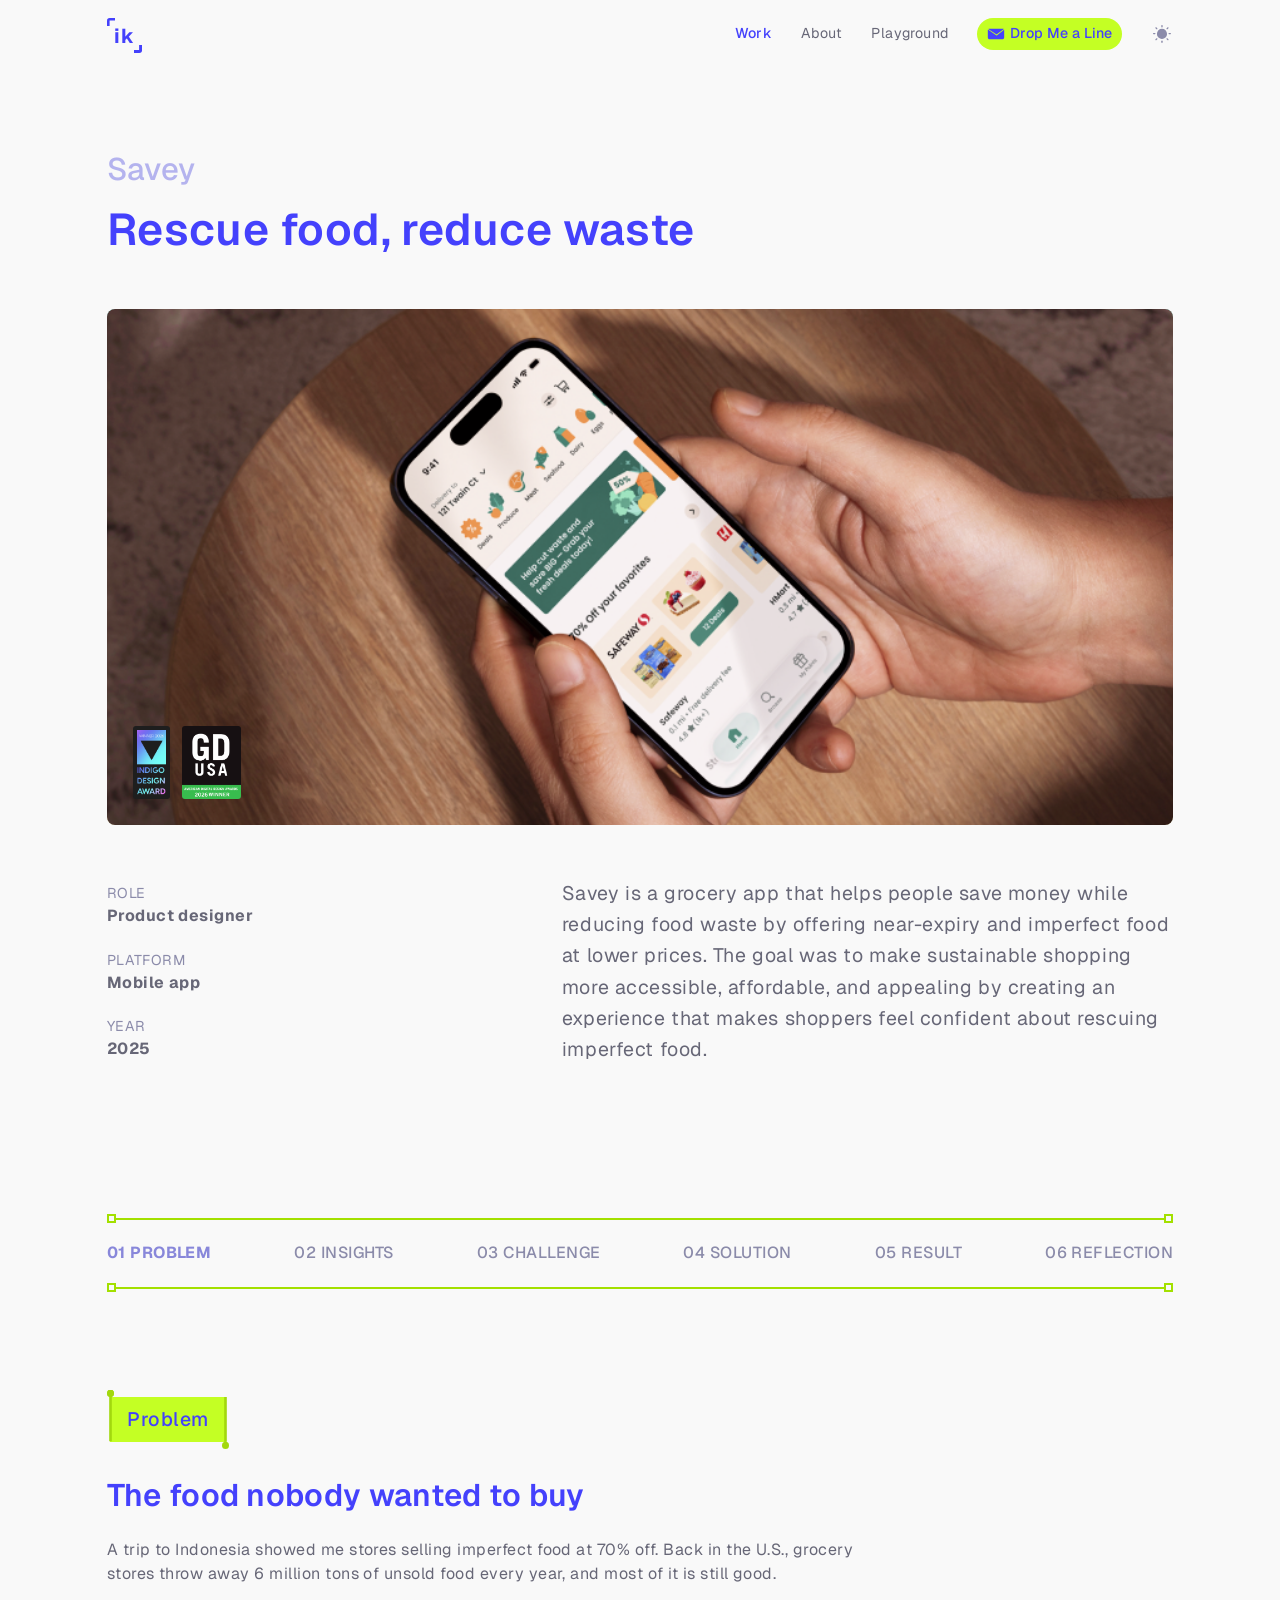
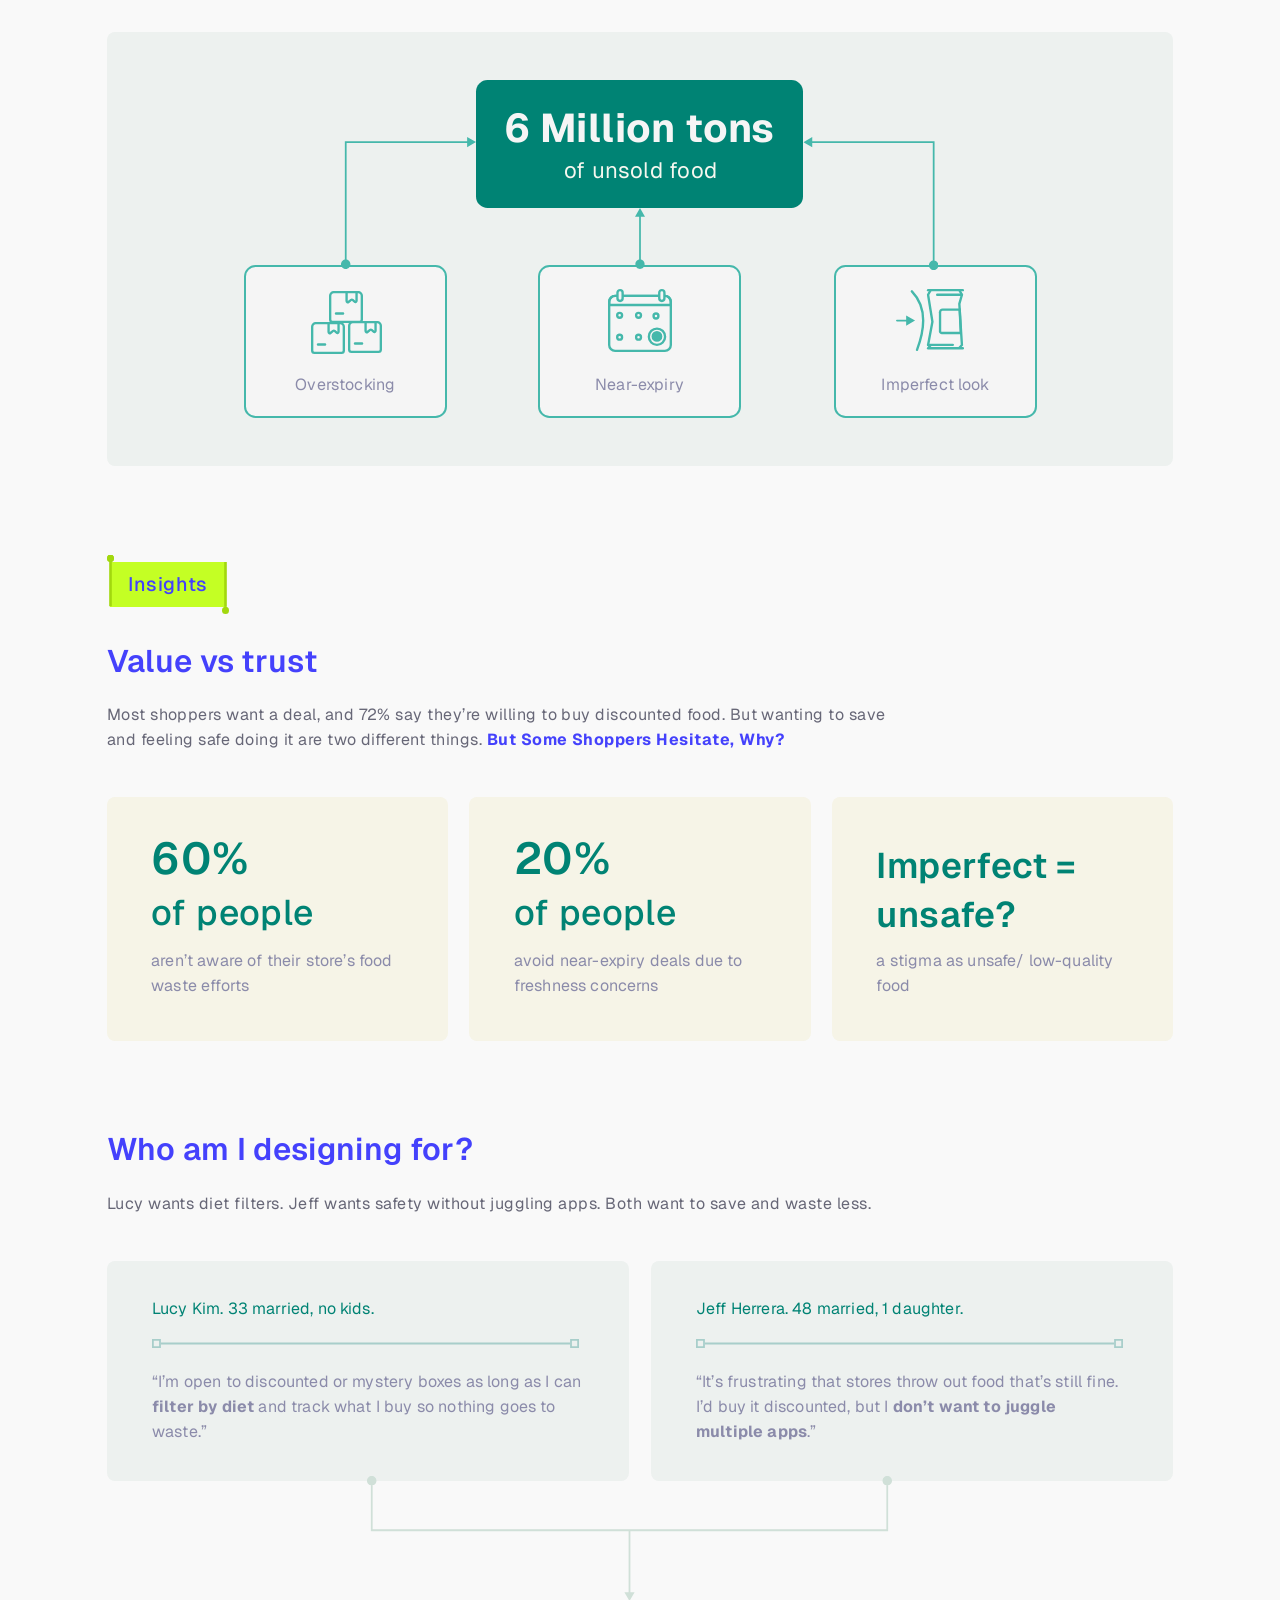
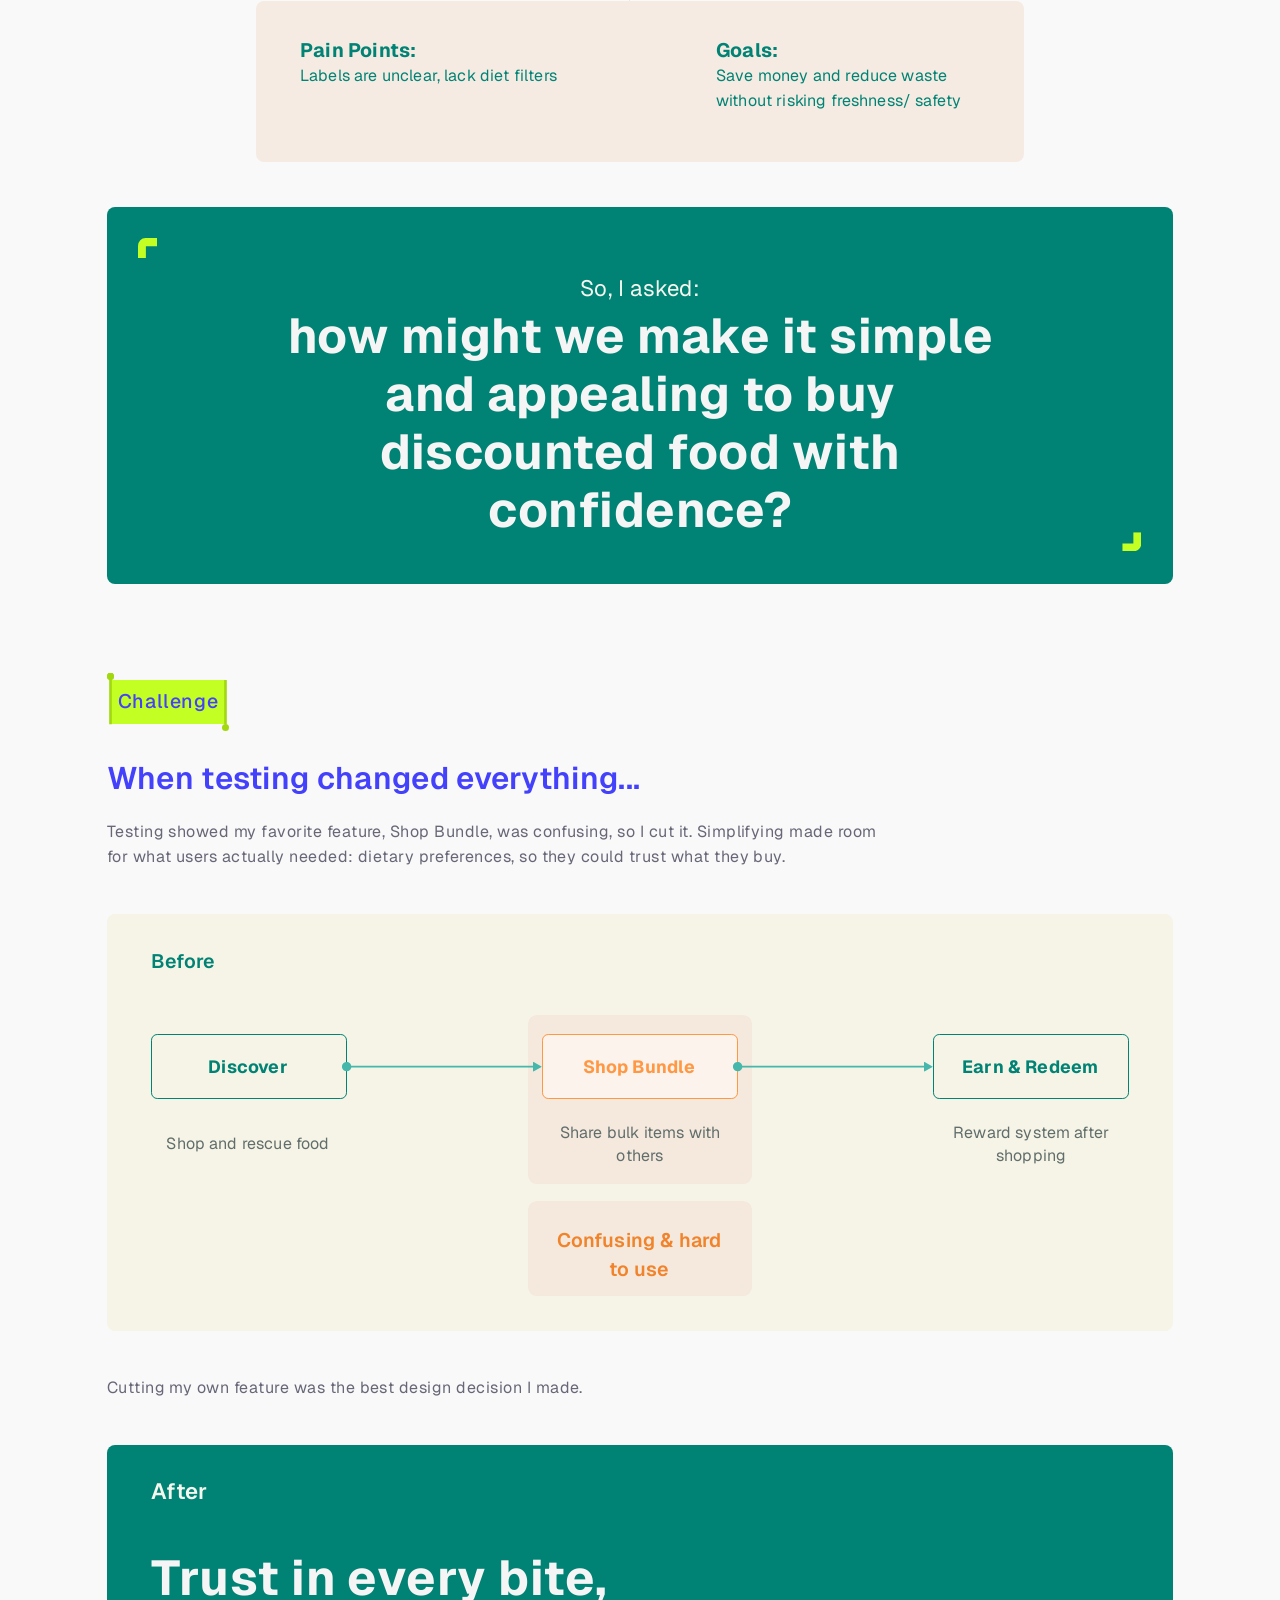
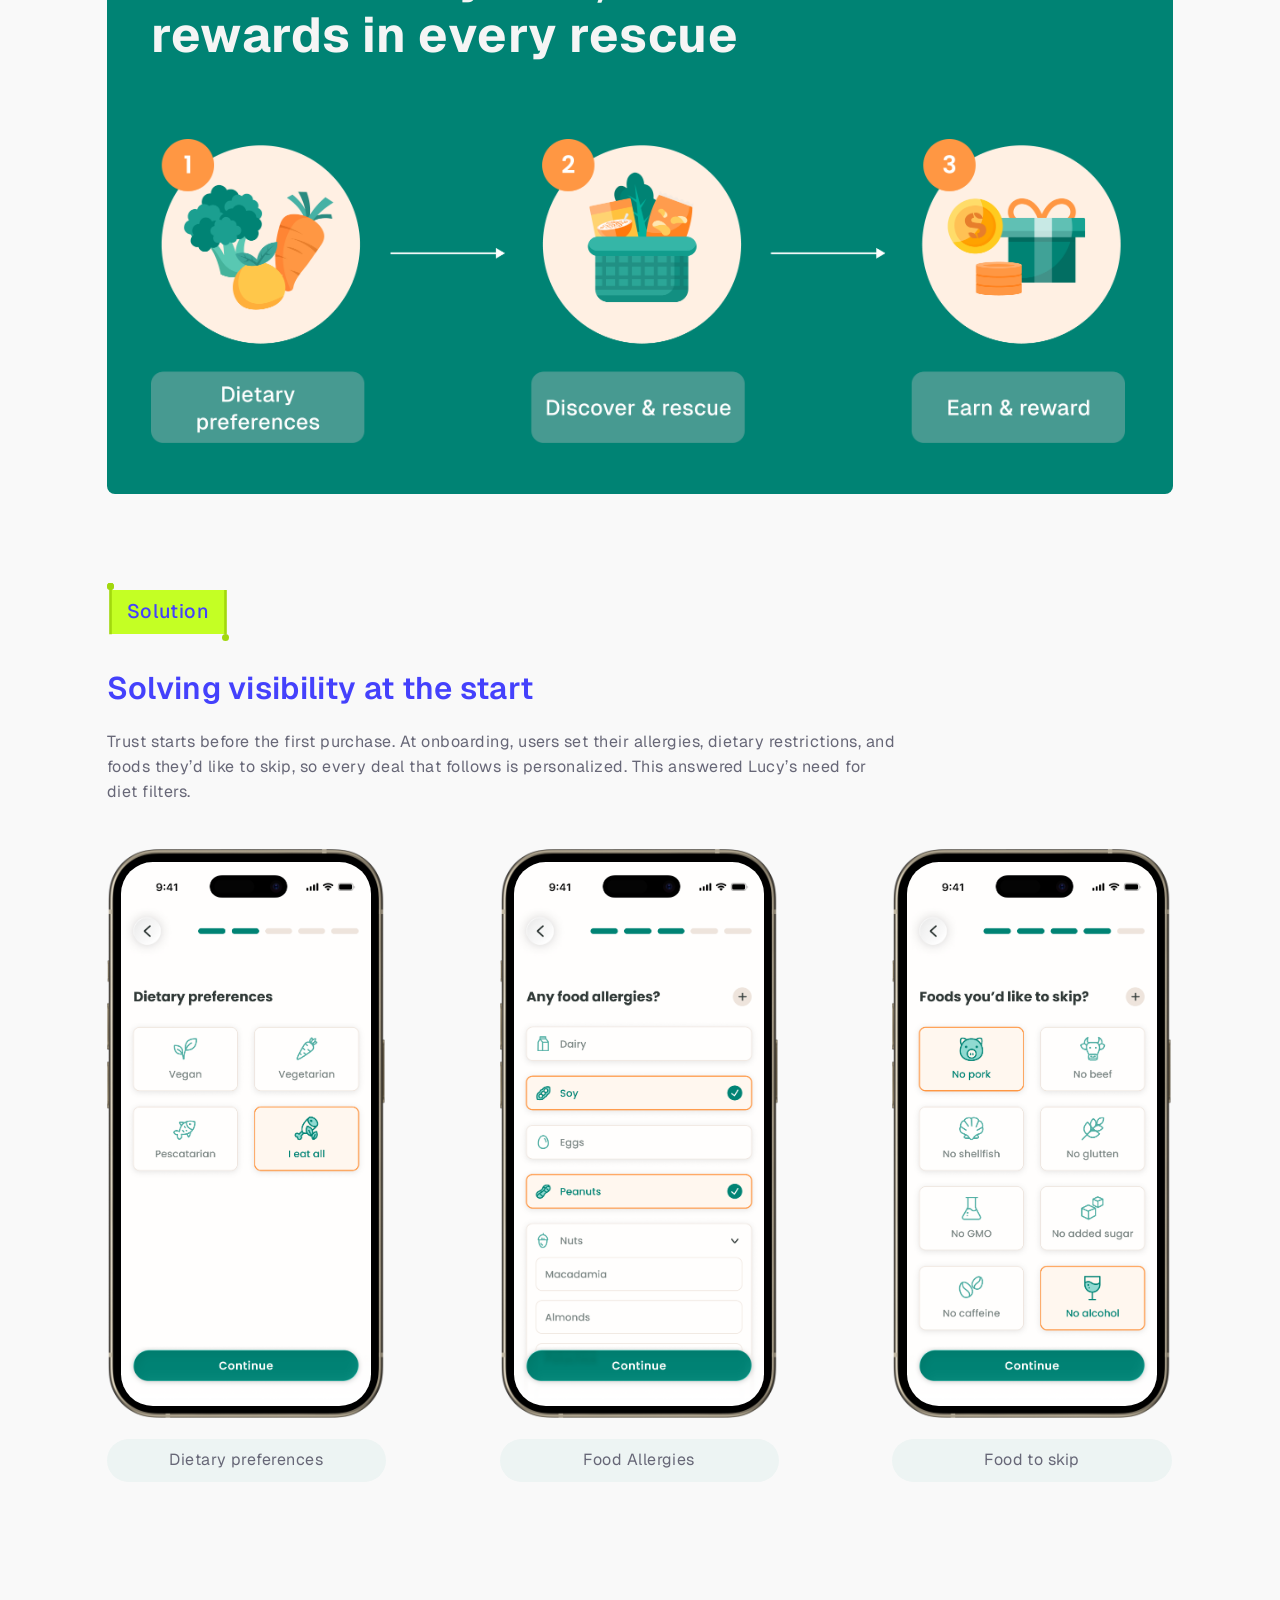
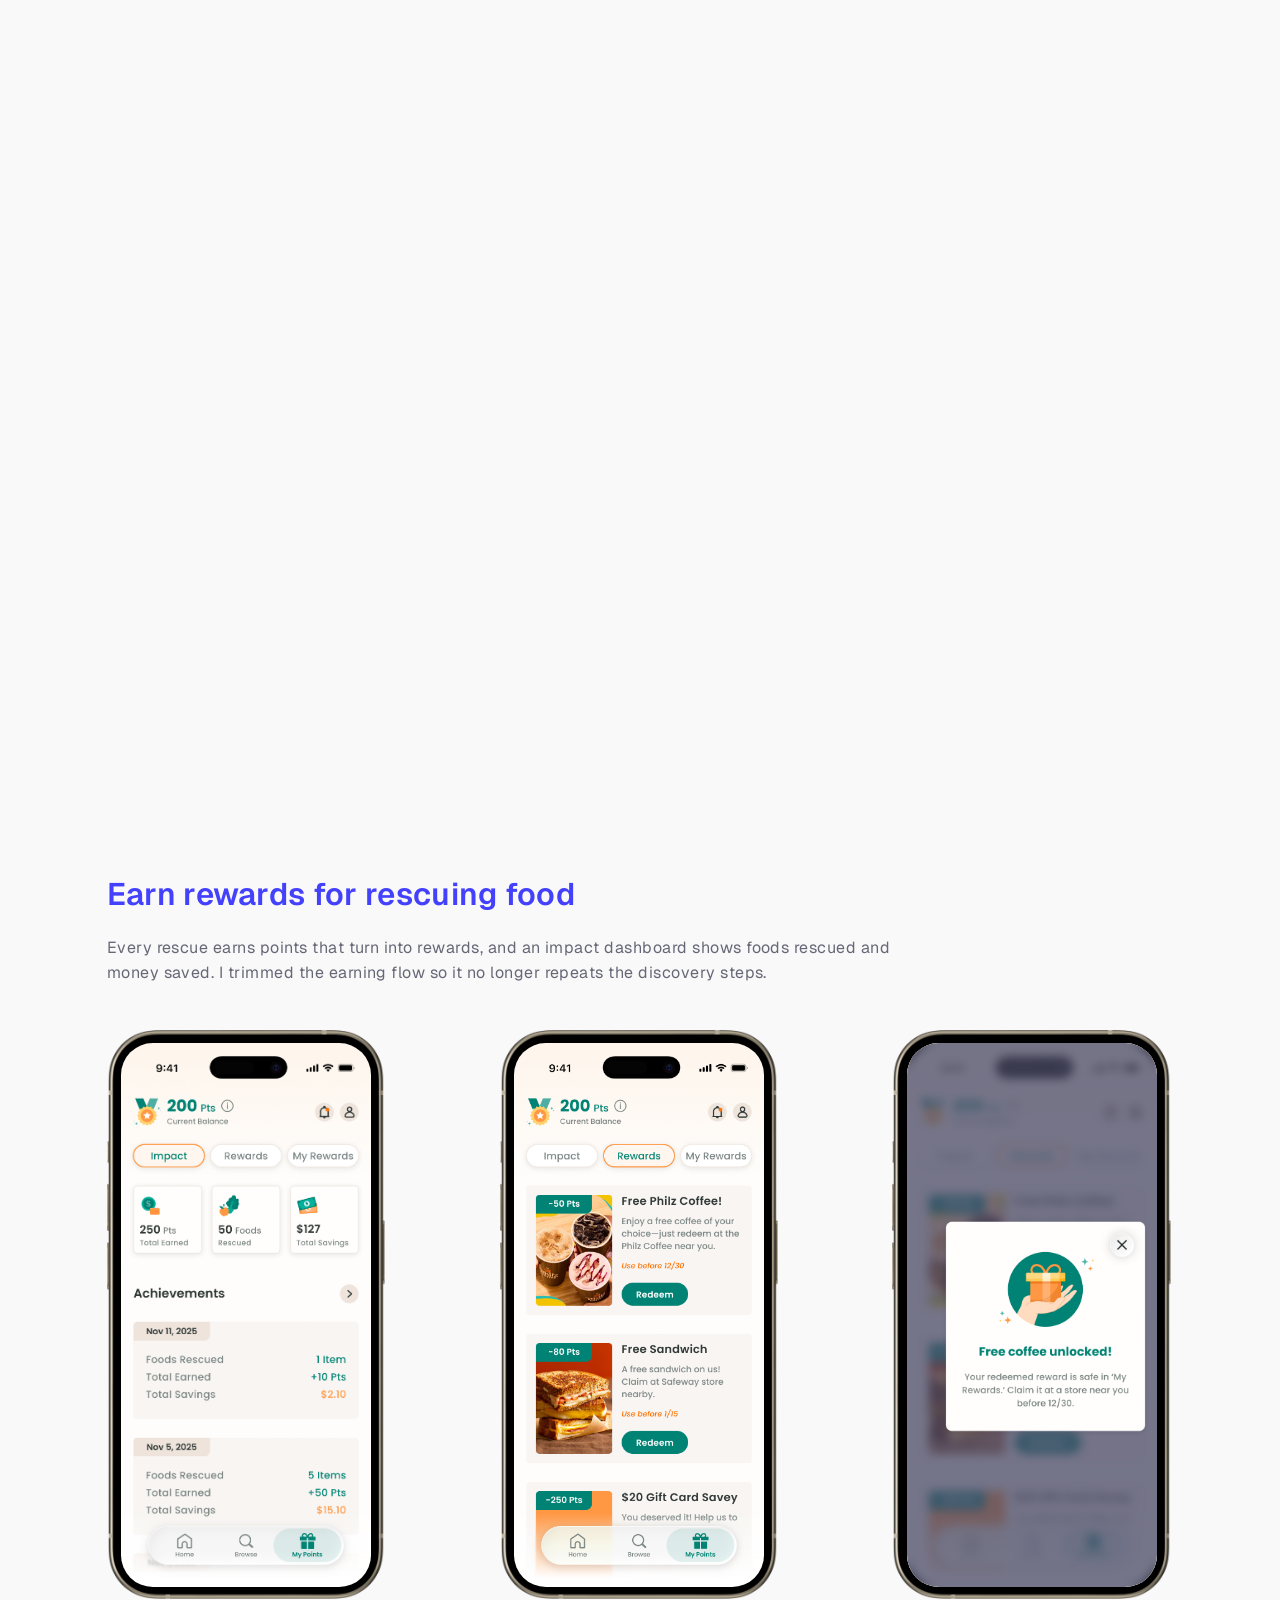
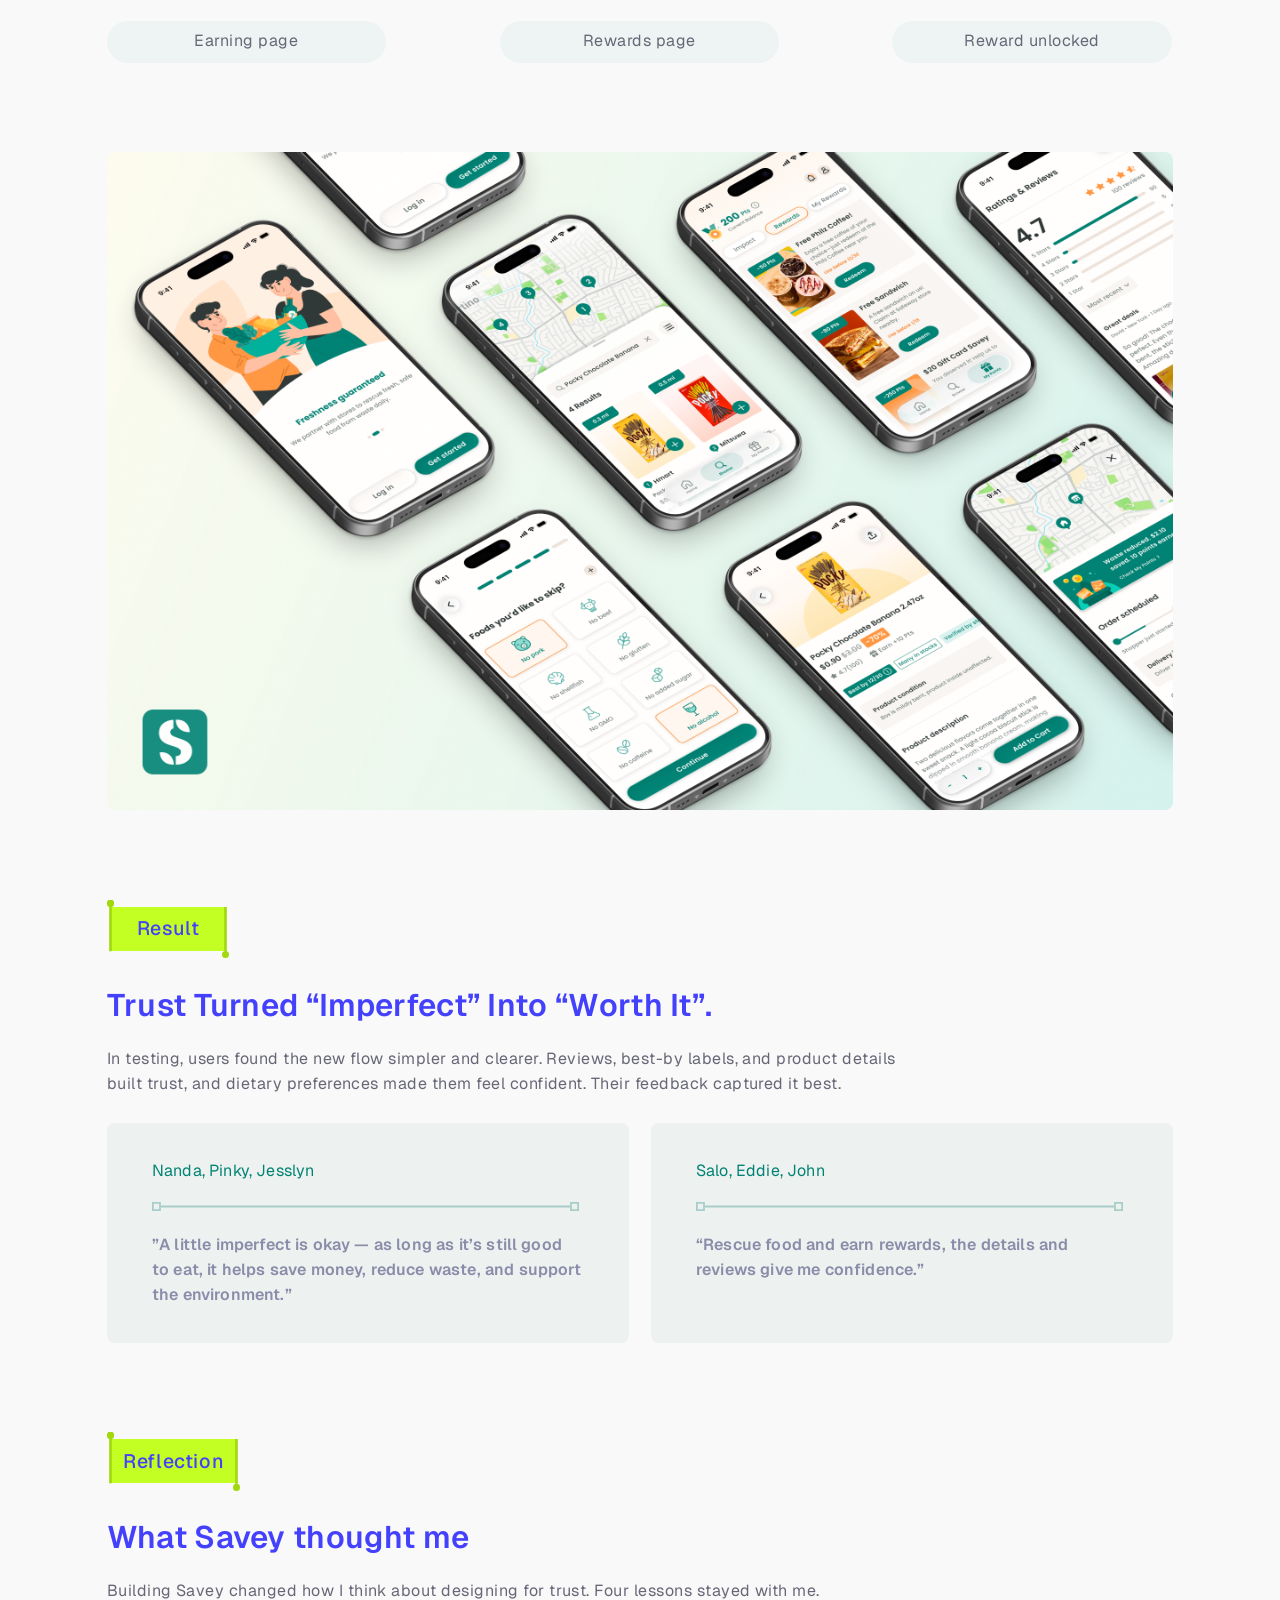
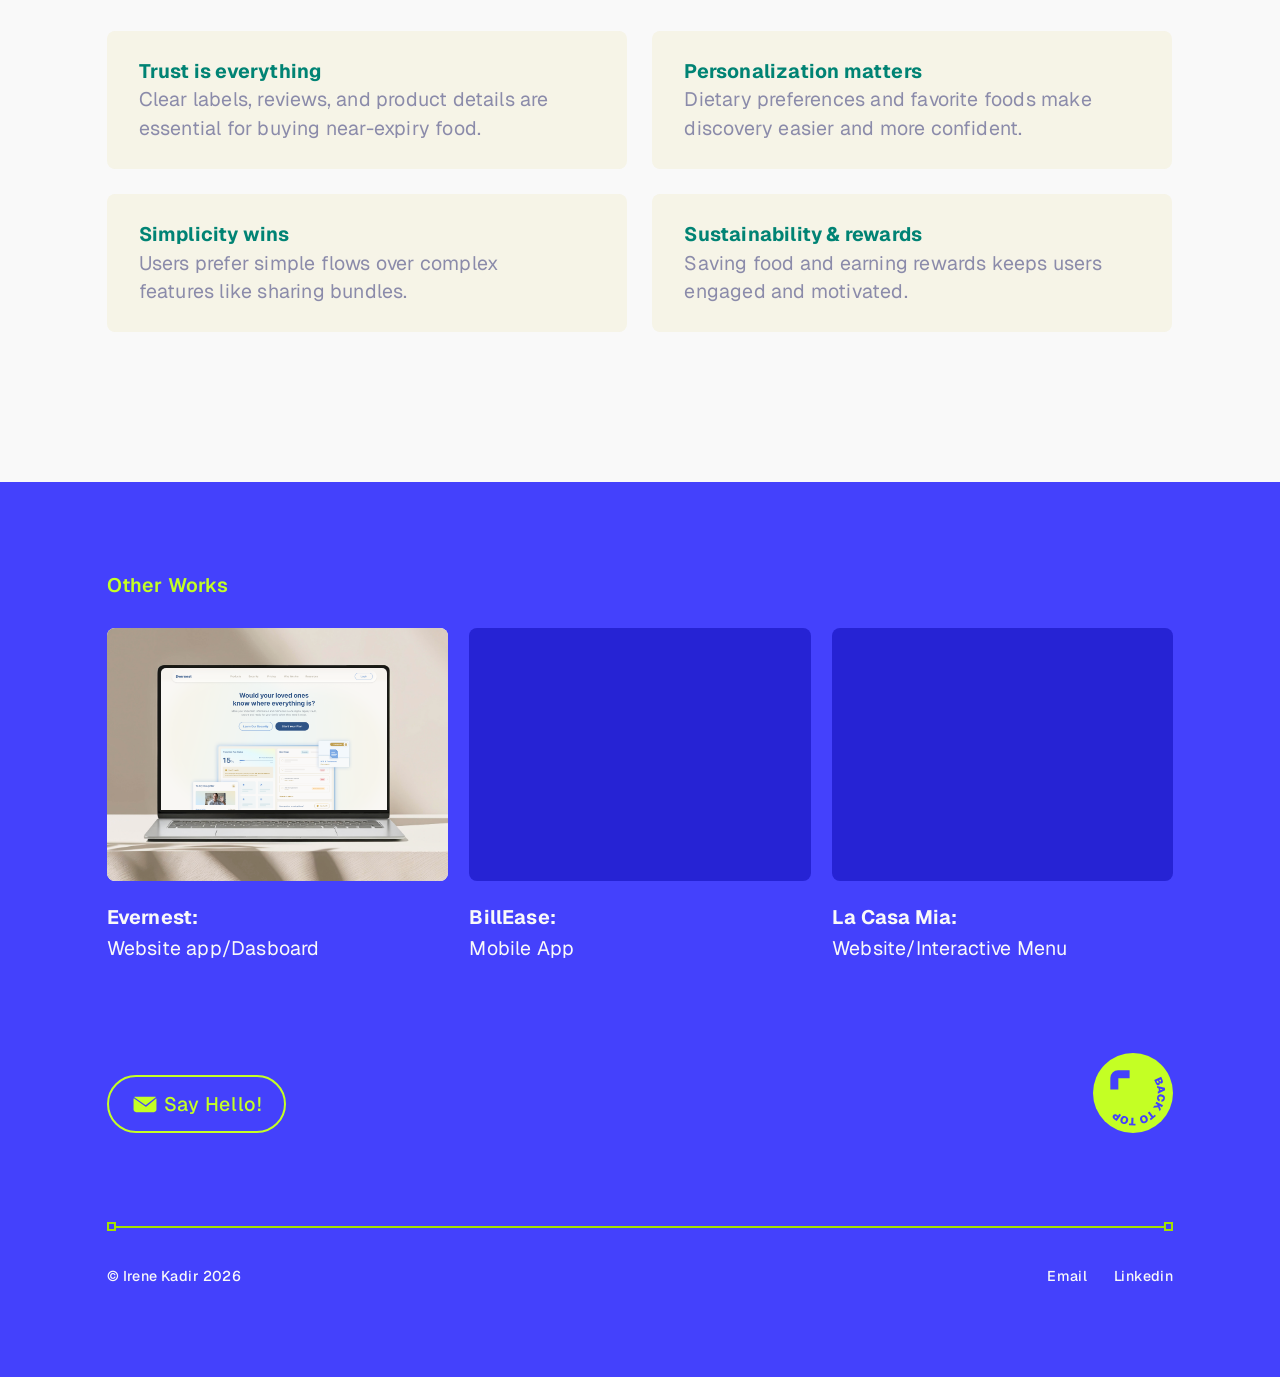
==== commit 7f3a4d77: "Add files via upload" ====
--- a/portfolio/savey.html
+++ b/portfolio/savey.html
@@ -9,25 +9,27 @@
   <link rel="preconnect" href="https://fonts.gstatic.com" crossorigin>
   <link href="https://fonts.googleapis.com/css2?family=Geist:wght@400;500;600;700;900&display=swap" rel="stylesheet">
   <link rel="stylesheet" href="style.css">
+<script>try{if(localStorage.getItem("theme")==="dark")document.documentElement.dataset.theme="dark"}catch(e){}</script>
 </head>
-<body>
+<body class="th">
 
   <header class="nav" id="top">
     <div class="wrap">
       <a href="index.html" class="logo" aria-label="Irene Kadir, home">
-        <span class="corner tl"><img src="assets/logo-corner-tl.svg" alt=""></span>
-        <span class="corner br"><img src="assets/logo-corner-br.svg" alt=""></span>
+        <span class="corner tl"><img class="lt" src="assets/logo-corner-tl.svg" alt=""><img class="dk" src="assets/logo-corner-tl-dark.svg" alt=""></span>
+        <span class="corner br"><img class="lt" src="assets/logo-corner-br.svg" alt=""><img class="dk" src="assets/logo-corner-br-dark.svg" alt=""></span>
         <span class="ik">ik</span>
       </a>
       <nav class="menu" aria-label="Main">
         <a href="index.html" class="link active" aria-current="page">Work</a>
-        <a href="#" class="link no-hover">About</a>
+        <a href="about.html" class="link">About</a>
         <a href="#" class="link no-hover">Playground</a>
         <a href="mailto:irene.kadir@gmail.com" class="pill-btn">
           <span class="mail"><img src="assets/mail.svg" alt=""></span>Drop Me a Line
         </a>
         <button class="mode-btn" aria-label="Switch to dark mode">
-          <span class="icon"><img src="assets/light-mode.svg" alt=""></span>
+          <span class="icon lt"><img src="assets/light-mode.svg" alt=""></span>
+          <img class="dk moon" src="assets/moon.svg" alt="">
         </button>
       </nav>
     </div>
@@ -315,7 +317,7 @@
       <div class="others reveal">
         <h3>Other Works</h3>
         <div class="work-cards">
-          <a href="index.html#work" class="work-card">
+          <a href="evernest.html" class="work-card">
             <span class="cbox light"><span class="zoom">
               <div class="p " style="--x:-173.83;--y:-112;--w:730.573;--h:488;"><img src="assets/evernest-mockup.png" alt="" style="object-fit:cover"></div>
               <div class="p dash" style="--x:61.24;--y:44.9;--w:253.757;--h:159.689;"><img src="assets/evernest-dashboard.png" alt="Evernest dashboard"></div>
@@ -327,11 +329,11 @@
         </div>
       </div>
       <div class="say-row">
-        <a href="mailto:irene.kadir@gmail.com" class="outline-btn"><span class="m"><img src="assets/mail-lime.svg" alt=""></span>Say Hello!</a>
-        <a href="#top" class="round-btn back-top" aria-label="Back to top"><img src="assets/btn-back-to-top.svg" alt=""></a>
+        <a href="mailto:irene.kadir@gmail.com" class="outline-btn"><span class="m"><img class="lt" src="assets/mail-lime.svg" alt=""><img class="dk" src="assets/mail.svg" alt=""></span>Say Hello!</a>
+        <a href="#top" class="round-btn back-top" aria-label="Back to top"><img class="lt" src="assets/btn-back-to-top.svg" alt=""><img class="dk" src="assets/btn-back-to-top-dark.svg" alt=""></a>
       </div>
       <div class="legal">
-        <div class="separator" aria-hidden="true"><span class="line"><img src="assets/separator-line.svg" alt=""></span><span class="sq l"></span><span class="sq r"></span></div>
+        <div class="separator" aria-hidden="true"><span class="line"><img class="lt" src="assets/separator-line.svg" alt=""><img class="dk" src="assets/separator-line-dark.svg" alt=""></span><span class="sq l"></span><span class="sq r"></span></div>
         <div class="legal-row">
           <p>© Irene Kadir 2026</p>
           <div class="links"><a href="mailto:irene.kadir@gmail.com">Email</a><a href="https://www.linkedin.com/in/irene-k-4a3567102/" target="_blank" rel="noopener">Linkedin</a></div>
@@ -364,5 +366,31 @@
       window.scrollTo({ top: 0, behavior: matchMedia('(prefers-reduced-motion: reduce)').matches ? 'auto' : 'smooth' });
     });
   </script>
+  <script>
+    // Sun / moon button: the new mode grows out of the button as a circle
+    document.querySelectorAll('.mode-btn').forEach(btn => {
+      const root = document.documentElement;
+      const sync = () => btn.setAttribute('aria-label',
+        root.dataset.theme === 'dark' ? 'Switch to light mode' : 'Switch to dark mode');
+      sync();
+      btn.addEventListener('click', () => {
+        const dark = root.dataset.theme !== 'dark';
+        const flip = () => {
+          if (dark) root.dataset.theme = 'dark'; else delete root.dataset.theme;
+          try { localStorage.setItem('theme', dark ? 'dark' : 'light'); } catch (e) {}
+          document.querySelectorAll('.mode-btn').forEach(sync);
+        };
+        const still = matchMedia('(prefers-reduced-motion: reduce)').matches;
+        if (!document.startViewTransition || still) { flip(); return; }
+        const r = btn.getBoundingClientRect();
+        const x = r.left + r.width / 2, y = r.top + r.height / 2;
+        const end = Math.hypot(Math.max(x, innerWidth - x), Math.max(y, innerHeight - y));
+        document.startViewTransition(flip).ready.then(() => {
+          root.animate({ clipPath: [`circle(0px at ${x}px ${y}px)`, `circle(${end}px at ${x}px ${y}px)`] },
+            { duration: 700, easing: 'cubic-bezier(.65,0,.35,1)', pseudoElement: '::view-transition-new(root)' });
+        });
+      });
+    });
+  </script>
 </body>
 </html>
--- a/portfolio/style.css
+++ b/portfolio/style.css
@@ -390,3 +390,198 @@
 }
 .outline-btn .m { width: calc(31.778 * var(--s)); height: calc(26 * var(--s)); }
 .outline-btn .m img { width: 100%; height: 100%; }
+
+/* ---------- Evernest case study ---------- */
+.ev { --ev-navy: #2f5486; --ev-deep: #1f406d; --ev-gold: #c08f1a; --ev-gold-l: #e4bb55; --ev-tan: #a29983; --ev-slate: #6f7781; }
+.ev .gold { color: var(--ev-gold); }
+.ev .cs-text h2 .gold { color: #d3990a; }
+.ev-hero { --bh: 580; background: #efe9de; }
+.ev-hero .p > img { object-fit: cover; }
+.ev-hero .dash { border-radius: 5px 5px 0 0; overflow: hidden; }
+.ev-hero .dash img { position: absolute; left: -0.04%; top: -1.74%; width: 100.04%; height: 102.76%; }
+
+.ev-photo { background: var(--ev-navy); }
+.ev-photo .ph { position: absolute; top: 0; bottom: 0; right: 0; width: 62%; }
+.ev-photo .ph img { width: 100%; height: 100%; object-fit: cover; }
+.ev-photo .shade { position: absolute; inset: 0; background: linear-gradient(90deg, #1c3a63 0%, #2a4d7d 36%, rgba(47, 84, 134, .55) 62%, rgba(47, 84, 134, .25) 100%); }
+.ev-photo.light { background: #f6f3ea; }
+.ev-photo.light .shade { background: linear-gradient(90deg, #f7f4ea 0%, rgba(247, 244, 234, .92) 34%, rgba(247, 244, 234, 0) 66%); }
+.ev-photo .cap { position: absolute; left: calc(50 * var(--s)); bottom: calc(44 * var(--s)); color: #ecbe4c; font-size: calc(22 * var(--s)); line-height: calc(32 * var(--s)); letter-spacing: calc(.22 * var(--s)); }
+
+.ev-cards { display: grid; gap: calc(24 * var(--s)); }
+.ev-cards.c3 { grid-template-columns: repeat(3, 1fr); }
+.ev-cards.c4 { grid-template-columns: repeat(4, 1fr); }
+.ev-card {
+  background: #eef3fa; border-radius: 10px; padding: calc(36 * var(--s)) calc(32 * var(--s));
+  display: flex; flex-direction: column; gap: calc(22 * var(--s)); min-height: calc(230 * var(--s));
+}
+.ev-card .ic { height: calc(58 * var(--s)); }
+.ev-card .ic img { height: 100%; width: auto; }
+.ev-card p { color: #b59649; font-size: calc(18 * var(--s)); line-height: calc(28 * var(--s)); letter-spacing: calc(.18 * var(--s)); }
+.ev-stat .top { display: flex; align-items: center; gap: calc(20 * var(--s)); }
+.ev-stat .n { color: var(--ev-gold); font-weight: 600; font-size: calc(52 * var(--s)); line-height: 1; }
+.ev-stat .top img { width: calc(50 * var(--s)); height: auto; }
+.ev-stat p { color: var(--ev-tan); }
+.ev-note { color: var(--ev-gold); font-style: italic; font-size: calc(16 * var(--s)); line-height: calc(24 * var(--s)); }
+
+.ev-people { --bh: 440; background: linear-gradient(120deg, #faf7ef 0%, #f3f6f2 50%, #eef7f7 100%); display: grid; place-items: center; }
+.ev-people .pq { width: calc(900 * var(--s)); height: auto; }
+.ev-people .quote-l { position: absolute; left: calc(270 * var(--s)); top: calc(300 * var(--s)); width: calc(890 * var(--s)); color: var(--ev-gold); font-style: italic; font-weight: 500; font-size: calc(28 * var(--s)); line-height: calc(44 * var(--s)); }
+.ev-people .p img { object-fit: cover; }
+
+.ev-list { list-style: none; display: flex; flex-direction: column; gap: calc(10 * var(--s)); }
+.ev-list li { position: relative; padding-left: calc(28 * var(--s)); color: var(--ev-slate); font-size: calc(18 * var(--s)); line-height: calc(28 * var(--s)); letter-spacing: calc(.18 * var(--s)); }
+.ev-list li::before { content: ""; position: absolute; left: calc(2 * var(--s)); top: calc(9 * var(--s)); width: calc(9 * var(--s)); height: calc(9 * var(--s)); background: #d7a634; transform: rotate(45deg); }
+.ev-list.on-dark li { color: #faf9f8; }
+
+.ev-persona { --bh: 600; background: var(--ev-navy); }
+.ev-persona .ph { position: absolute; left: 0; top: 0; bottom: 0; width: 70%; }
+.ev-persona .ph img { width: 100%; height: 100%; object-fit: cover; object-position: 20% 30%; }
+.ev-persona .shade { position: absolute; inset: 0; background: linear-gradient(90deg, rgba(47, 84, 134, 0) 30%, rgba(47, 84, 134, .85) 52%, #2a4c7c 64%, #23436f 100%); }
+.ev-persona .txt { position: absolute; left: calc(700 * var(--s)); top: calc(110 * var(--s)); width: calc(440 * var(--s)); color: #faf9f8; }
+.ev-persona h3 { font-weight: 600; font-size: calc(38 * var(--s)); line-height: calc(46 * var(--s)); }
+.ev-persona .sub { font-style: italic; font-size: calc(18 * var(--s)); line-height: calc(28 * var(--s)); margin-top: calc(10 * var(--s)); }
+.ev-persona h4 { color: var(--ev-gold-l); font-weight: 600; font-size: calc(26 * var(--s)); line-height: calc(36 * var(--s)); margin: calc(52 * var(--s)) 0 calc(18 * var(--s)); }
+
+.ev-reframe { text-align: center; color: var(--ev-navy); font-weight: 700; font-size: calc(40 * var(--s)); line-height: calc(60 * var(--s)); padding-block: calc(40 * var(--s)); }
+.ev-reframe .gold { color: #d3990a; }
+.ev-hmw { --bh: 424; background: var(--ev-navy); }
+.ev-hmw .hmw-in { left: 50%; top: 50%; width: calc(900 * var(--s)); display: flex; flex-direction: column; gap: calc(28 * var(--s)); }
+.ev-hmw .ask { color: #faf9f8; font-size: calc(22 * var(--s)); line-height: calc(32 * var(--s)); letter-spacing: calc(.22 * var(--s)); }
+.ev-hmw .q { color: #faf9f8; font-weight: 700; font-size: calc(48 * var(--s)); line-height: calc(62 * var(--s)); letter-spacing: calc(.48 * var(--s)); }
+.ev-hmw .q .gold { color: var(--ev-gold-l); }
+
+.ev-ba { background: var(--ev-navy); border-radius: 8px; padding: calc(40 * var(--s)); display: flex; flex-direction: column; gap: calc(24 * var(--s)); }
+.ev-ba .stage { position: relative; }
+.ev-ba .panel { background: var(--ev-deep); border-radius: 10px; }
+.ev-ba .panel-t { position: absolute; left: 0; right: 0; text-align: center; color: #faf9f8; font-weight: 500; font-size: calc(20 * var(--s)); line-height: calc(36 * var(--s)); }
+.ev-ba .notes { display: grid; gap: calc(24 * var(--s)); }
+.ev-ba .note { background: var(--ev-deep); border-radius: 10px; padding: calc(22 * var(--s)) calc(26 * var(--s)); color: #faf9f8; font-size: calc(16 * var(--s)); line-height: calc(26 * var(--s)); }
+.ev-ba .note b { display: block; font-weight: 700; }
+.ev-ba .note ul { padding-left: calc(20 * var(--s)); }
+.ev-kicker { color: var(--ev-slate); font-style: italic; font-size: calc(22 * var(--s)); line-height: calc(32 * var(--s)); }
+
+.ev-feature { background: linear-gradient(110deg, #f7f4ec 0%, #eef8f7 55%, #f7f4e6 100%); }
+.ev-feature .p > img { object-fit: contain; }
+.ev-feature .deco { background: rgba(96, 210, 142, .09); }
+.ev-arrow { color: #ca991e; font-weight: 700; }
+
+.ev-voice { --bh: 520; background: #f6f3ea; }
+.ev-voice .quote-t { position: absolute; left: calc(50 * var(--s)); top: 50%; transform: translateY(-50%); width: calc(620 * var(--s)); }
+.ev-voice blockquote { color: var(--ev-slate); font-style: italic; font-size: calc(24 * var(--s)); line-height: calc(36 * var(--s)); }
+.ev-voice cite { display: block; margin-top: calc(24 * var(--s)); color: #ca991e; font-style: italic; font-weight: 500; font-size: calc(17 * var(--s)); line-height: calc(26 * var(--s)); }
+.ev-pains { --bh: 560; }
+.ev-pains > img { width: 100%; height: 100%; object-fit: cover; }
+.ev-pains .dim { position: absolute; inset: 0; background: linear-gradient(180deg, rgba(23, 47, 82, .15) 0%, rgba(23, 47, 82, .55) 100%); }
+.ev-pains .items { position: absolute; left: calc(50 * var(--s)); right: calc(50 * var(--s)); bottom: calc(50 * var(--s)); display: grid; grid-template-columns: repeat(4, 1fr); gap: calc(20 * var(--s)); }
+.ev-pain {
+  background: rgba(255, 255, 255, .12); border: 1px solid rgba(255, 255, 255, .22); border-radius: 10px;
+  backdrop-filter: blur(10px); -webkit-backdrop-filter: blur(10px);
+  padding: calc(26 * var(--s)) calc(24 * var(--s)); display: flex; flex-direction: column; gap: calc(16 * var(--s));
+  color: #faf9f8; font-size: calc(18 * var(--s)); line-height: calc(27 * var(--s)); letter-spacing: calc(.18 * var(--s));
+}
+.ev-pain img { width: calc(40 * var(--s)); height: calc(40 * var(--s)); }
+.ev-unprep { --bh: 675; }
+.ev-unprep > img { width: 100%; height: 100%; object-fit: cover; }
+.ev-unprep .items { position: absolute; left: calc(60 * var(--s)); top: 50%; transform: translateY(-50%); width: calc(430 * var(--s)); display: flex; flex-direction: column; gap: calc(18 * var(--s)); }
+.ev-unprep .item {
+  display: flex; align-items: center; gap: calc(18 * var(--s));
+  background: rgba(255, 255, 255, .7); border: 1px solid rgba(149, 184, 231, .35); border-radius: 10px;
+  backdrop-filter: blur(8px); -webkit-backdrop-filter: blur(8px);
+  padding: calc(18 * var(--s)) calc(22 * var(--s));
+  color: var(--ev-slate); font-size: calc(18 * var(--s)); line-height: calc(26 * var(--s)); letter-spacing: calc(.18 * var(--s));
+}
+.ev-unprep .ic { flex: none; width: calc(52 * var(--s)); height: calc(52 * var(--s)); border-radius: 50%; background: #eef3fa; display: grid; place-items: center; }
+.ev-unprep .ic img { width: calc(28 * var(--s)); height: calc(28 * var(--s)); }
+.ev-flowbox { background: linear-gradient(110deg, #f7f4ec 0%, #eef8f7 55%, #f7f4e6 100%); border-radius: 8px; padding: calc(50 * var(--s)); display: grid; grid-template-columns: minmax(0, 1fr) calc(300 * var(--s)); gap: calc(40 * var(--s)); align-items: center; }
+.ev-flowbox > img { width: 100%; height: auto; }
+.ev-steps { list-style: none; display: flex; flex-direction: column; align-items: stretch; }
+.ev-steps li { position: relative; background: #fff; border: 1px solid rgba(149, 184, 231, .55); border-radius: 50px; padding: calc(14 * var(--s)) calc(22 * var(--s)); color: var(--ev-navy); font-weight: 500; font-size: calc(17 * var(--s)); line-height: calc(24 * var(--s)); text-align: center; }
+.ev-steps li + li { margin-top: calc(38 * var(--s)); }
+.ev-steps li + li::before { content: "↓"; position: absolute; left: 50%; top: calc(-33 * var(--s)); transform: translateX(-50%); color: #ca991e; font-weight: 700; font-size: calc(20 * var(--s)); line-height: calc(28 * var(--s)); }
+
+.ev-voice .quote-t { left: 50%; transform: translate(-50%, -50%); width: calc(760 * var(--s)); text-align: center; }
+.ev-voice .ph { width: 100% !important; }
+.ev-voice .shade { background: radial-gradient(ellipse at center, rgba(247, 244, 234, .94) 0%, rgba(247, 244, 234, .86) 55%, rgba(247, 244, 234, .7) 100%); }
+
+/* ---------- About page ---------- */
+.about-sec { padding-bottom: calc(80 * var(--s)); }
+.about-sec:first-of-type { padding-top: calc(88 * var(--s)); }
+.about-sec.last { padding-bottom: calc(168 * var(--s)); }
+.about-sec .wrap { display: flex; flex-direction: column; gap: calc(40 * var(--s)); }
+.about-row { display: grid; grid-template-columns: calc(333 * var(--s)) calc(754 * var(--s)); gap: calc(113 * var(--s)); align-items: start; font-size: calc(25 * var(--s)); line-height: calc(35 * var(--s)); letter-spacing: calc(.75 * var(--s)); }
+.about-row h2 { color: var(--blue); font-weight: 400; font-size: inherit; line-height: inherit; }
+.about-row .body { color: var(--ink); display: flex; flex-direction: column; gap: calc(40 * var(--s)); }
+.about-row .item { display: flex; flex-direction: column; gap: calc(15 * var(--s)); }
+.about-row b { font-weight: 700; }
+.about-row a { position: relative; width: fit-content; transition: color .2s; }
+.about-row a::after { content: ""; position: absolute; left: 0; right: 0; bottom: calc(-2 * var(--s)); height: 2px; background: var(--lime); transform: scaleX(0); transform-origin: left; transition: transform .3s var(--ease); }
+.about-row a:hover { color: var(--blue); }
+.about-row a:hover::after { transform: scaleX(1); }
+
+/* =====================================================================
+   Dark mode — html[data-theme="dark"], toggled by the sun / moon button
+   Nav goes dark on every page; homepage + About (body.th) go fully dark
+   ===================================================================== */
+.dk { display: none !important; }
+[data-theme="dark"] .lt { display: none !important; }
+[data-theme="dark"] .dk { display: block !important; }
+
+/* the switch is a circle growing from the sun / moon (see page script) */
+::view-transition-old(root), ::view-transition-new(root) { animation: none; mix-blend-mode: normal; }
+::view-transition-new(root) { z-index: 2; }
+
+.mode-btn .moon { position: absolute; inset: 0; width: 100%; height: 100%; }
+
+/* nav (all pages) */
+[data-theme="dark"] .nav { background: var(--blue); }
+[data-theme="dark"] .logo .ik { color: var(--lime); }
+[data-theme="dark"] .menu a.link { color: var(--paper); }
+[data-theme="dark"] .menu a.link.active { color: var(--lime); }
+
+/* page */
+[data-theme="dark"] body.th { background: var(--blue); color: var(--paper); }
+[data-theme="dark"] .th .name,
+[data-theme="dark"] .th .statement,
+[data-theme="dark"] .th .desc { color: var(--paper); }
+[data-theme="dark"] .th .statement .hl { color: var(--blue); }
+[data-theme="dark"] .th .title .num { color: #9593ff; }
+[data-theme="dark"] .th .title .name-p { color: var(--lime); }
+[data-theme="dark"] .th .tag { color: #d6d6ff; }
+[data-theme="dark"] .th .about-row h2 { color: var(--lime); }
+[data-theme="dark"] .th .about-row .body { color: var(--paper); }
+
+/* footer flips to lime */
+[data-theme="dark"] .th .footer { background: var(--lime); color: var(--ink); }
+[data-theme="dark"] .th .principle .box { background: #aae900; }
+[data-theme="dark"] .th .principle .label,
+[data-theme="dark"] .th .big { color: var(--blue); }
+[data-theme="dark"] .th .sub,
+[data-theme="dark"] .th .legal-row { color: var(--ink); }
+[data-theme="dark"] .th .contact .pill-btn { background: var(--blue); color: var(--lime); border-color: var(--blue); }
+[data-theme="dark"] .th .footer .separator .sq { border-color: #a9a9bc; }
+[data-theme="dark"] .th .legal-row a::after { background: var(--blue); }
+[data-theme="dark"] .th .about-row a:hover { color: var(--lime); }
+
+/* Case study (Savey) in dark mode */
+[data-theme="dark"] .th .cs-index { background: var(--blue); }
+[data-theme="dark"] .th .cs-index a { color: #9e9cff; }
+[data-theme="dark"] .th .cs-index a:hover,
+[data-theme="dark"] .th .cs-index a.on { color: var(--lime); }
+[data-theme="dark"] .th .cs-title .eyebrow,
+[data-theme="dark"] .th .facts dt { color: var(--lime); }
+[data-theme="dark"] .th .cs-title h1,
+[data-theme="dark"] .th .facts dd,
+[data-theme="dark"] .th .overview .summary,
+[data-theme="dark"] .th .cs-text h2,
+[data-theme="dark"] .th .cs-text p,
+[data-theme="dark"] .th .cs-text b,
+[data-theme="dark"] .th .cs-note { color: var(--paper); }
+[data-theme="dark"] .th .phone-cap { background: #3533c5; color: var(--paper); }
+[data-theme="dark"] .th .cs-foot .others h3 { color: var(--blue); }
+[data-theme="dark"] .th .work-card { color: var(--ink); }
+[data-theme="dark"] .th .work-card .cbox { background: #a2d715; }
+[data-theme="dark"] .th .work-card .cbox.light { background: var(--paper); }
+[data-theme="dark"] .th .outline-btn { border-color: var(--blue); color: var(--blue); }
+[data-theme="dark"] .th .ev-kicker { color: var(--lime); }
+[data-theme="dark"] .th .cs-text h2 .gold { color: var(--lime); }
